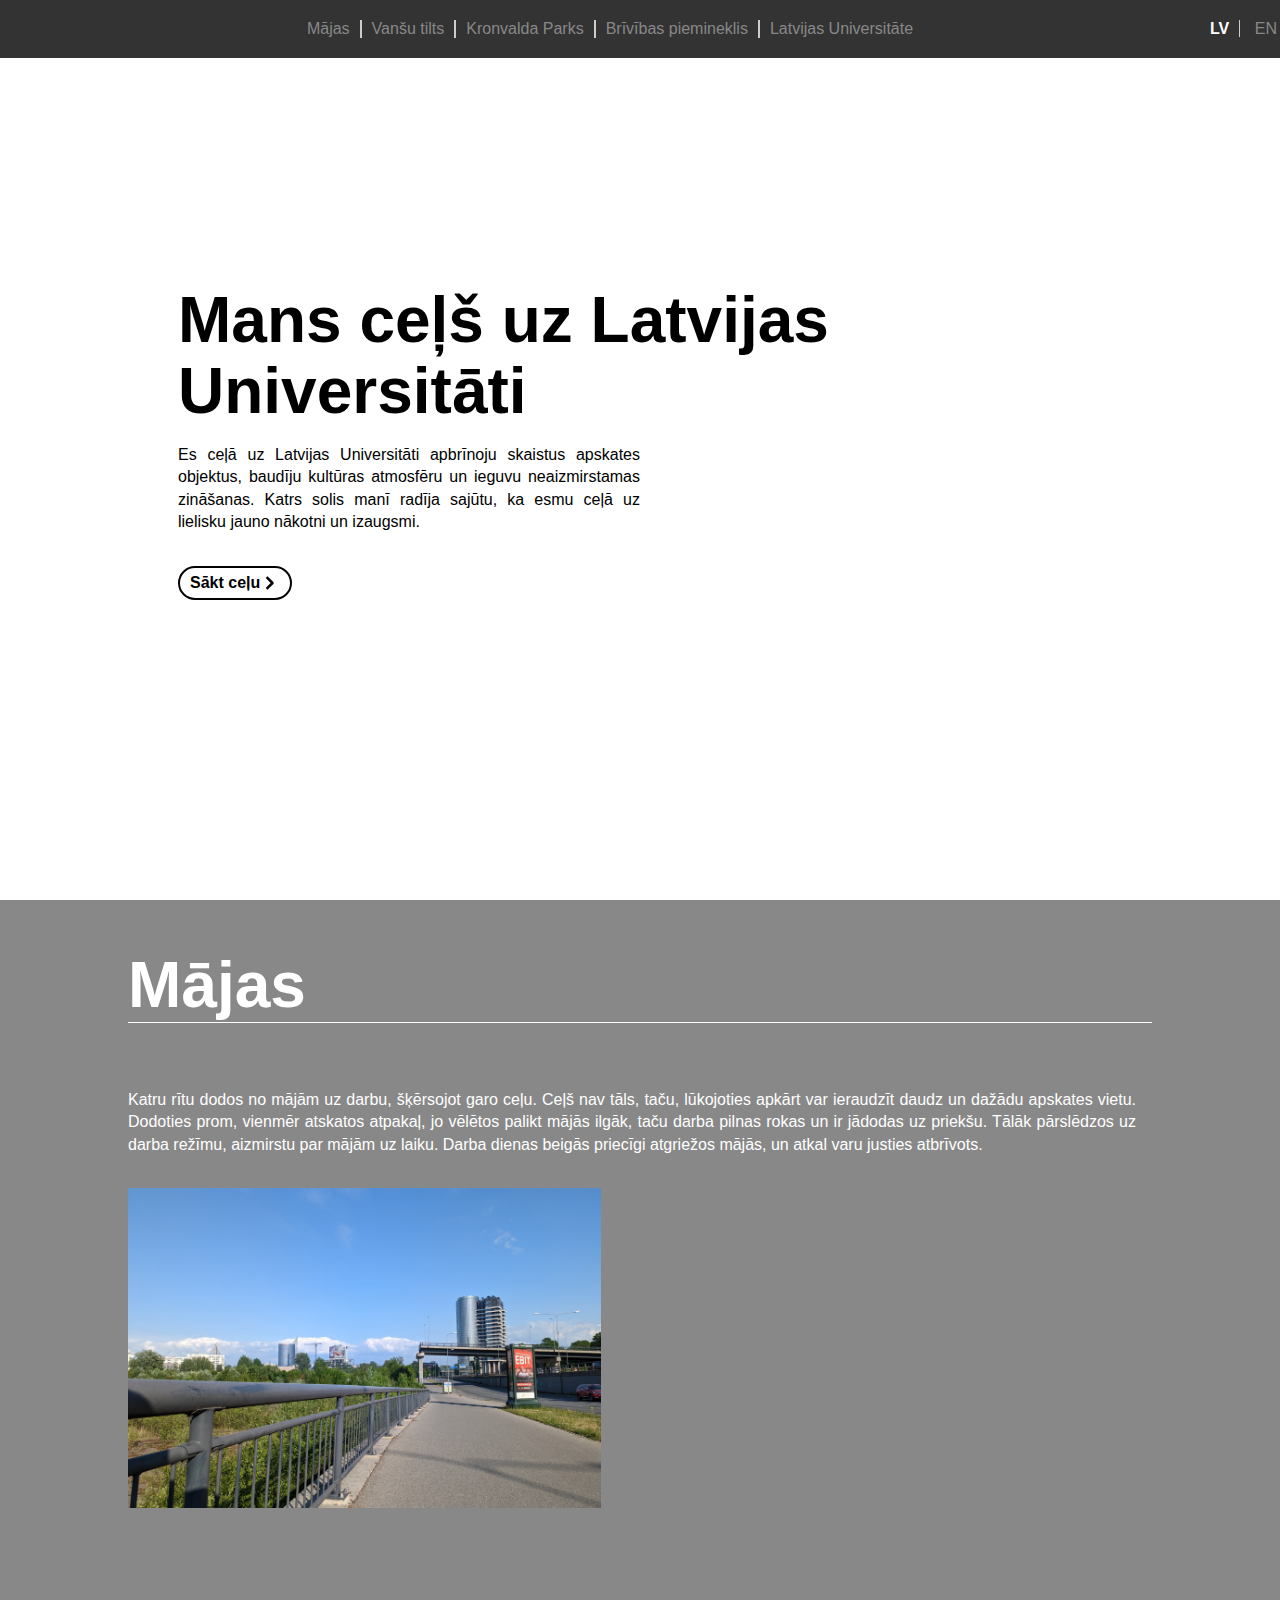
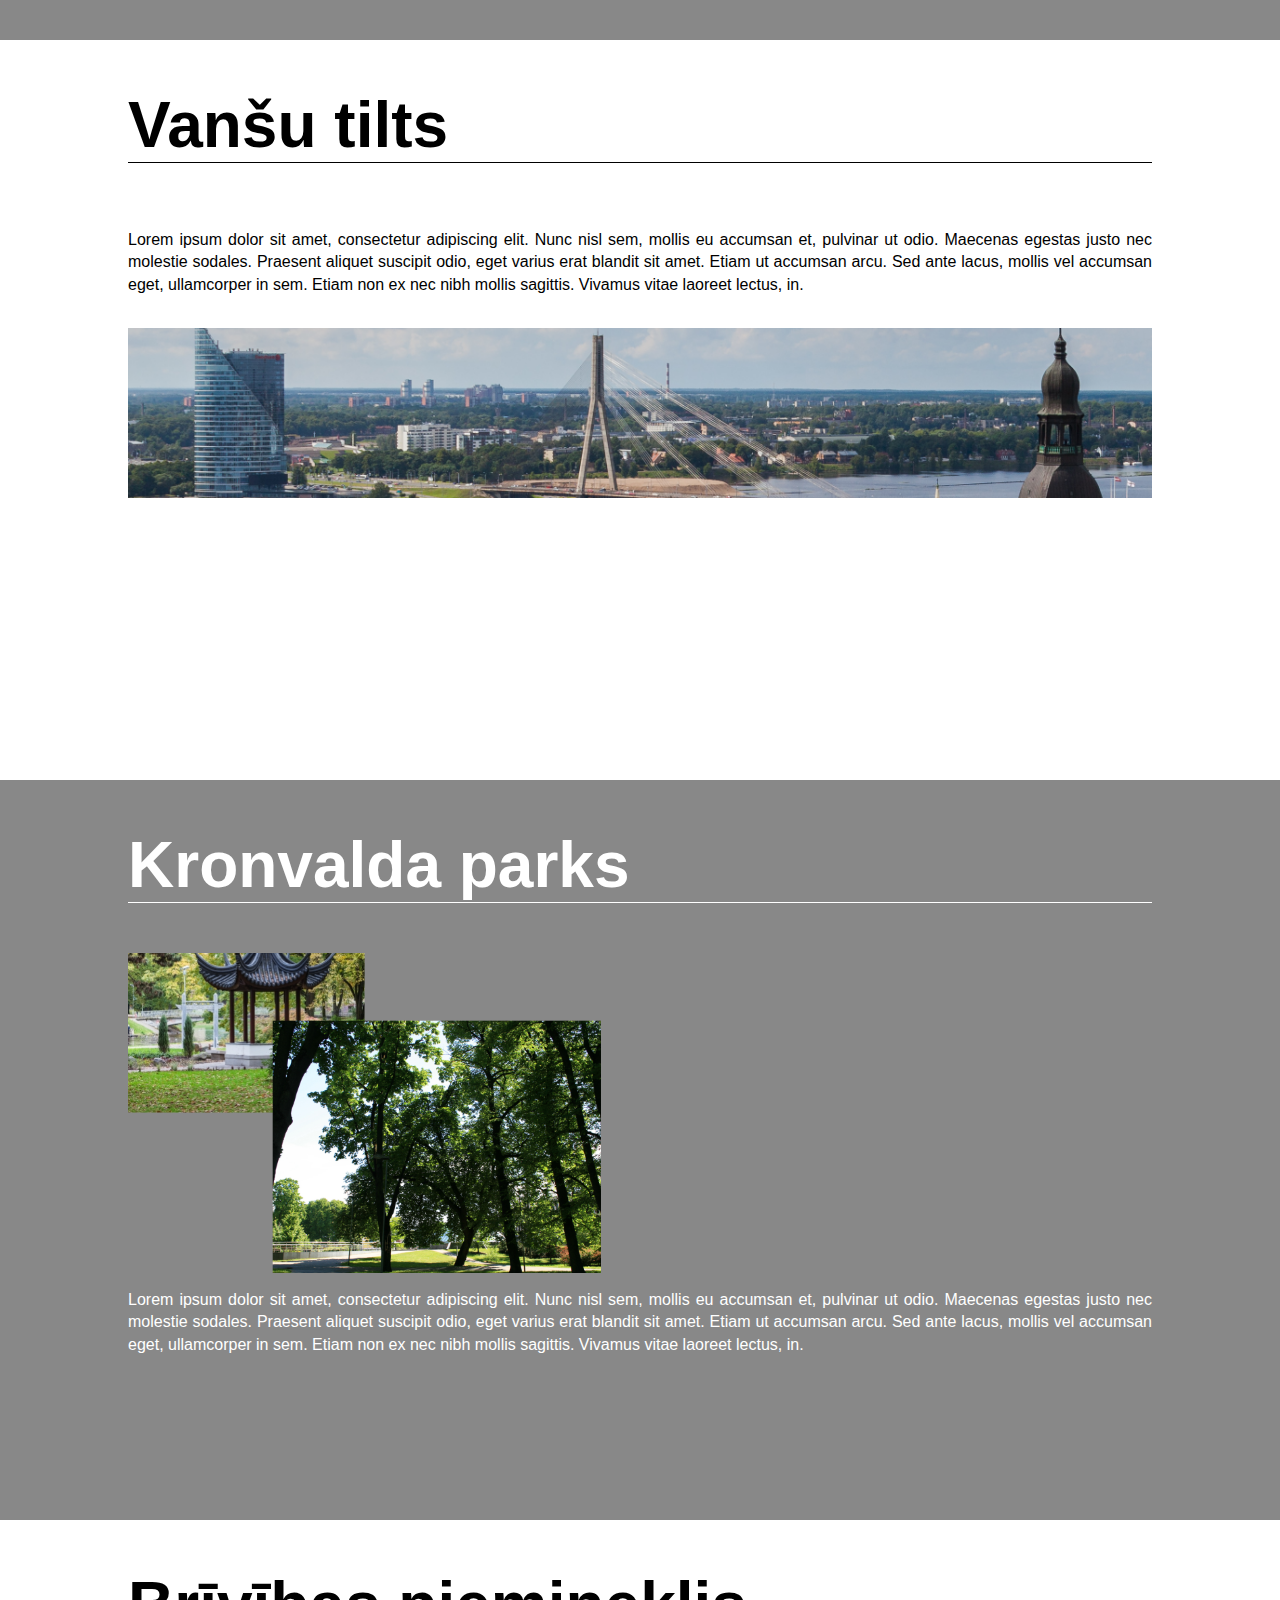
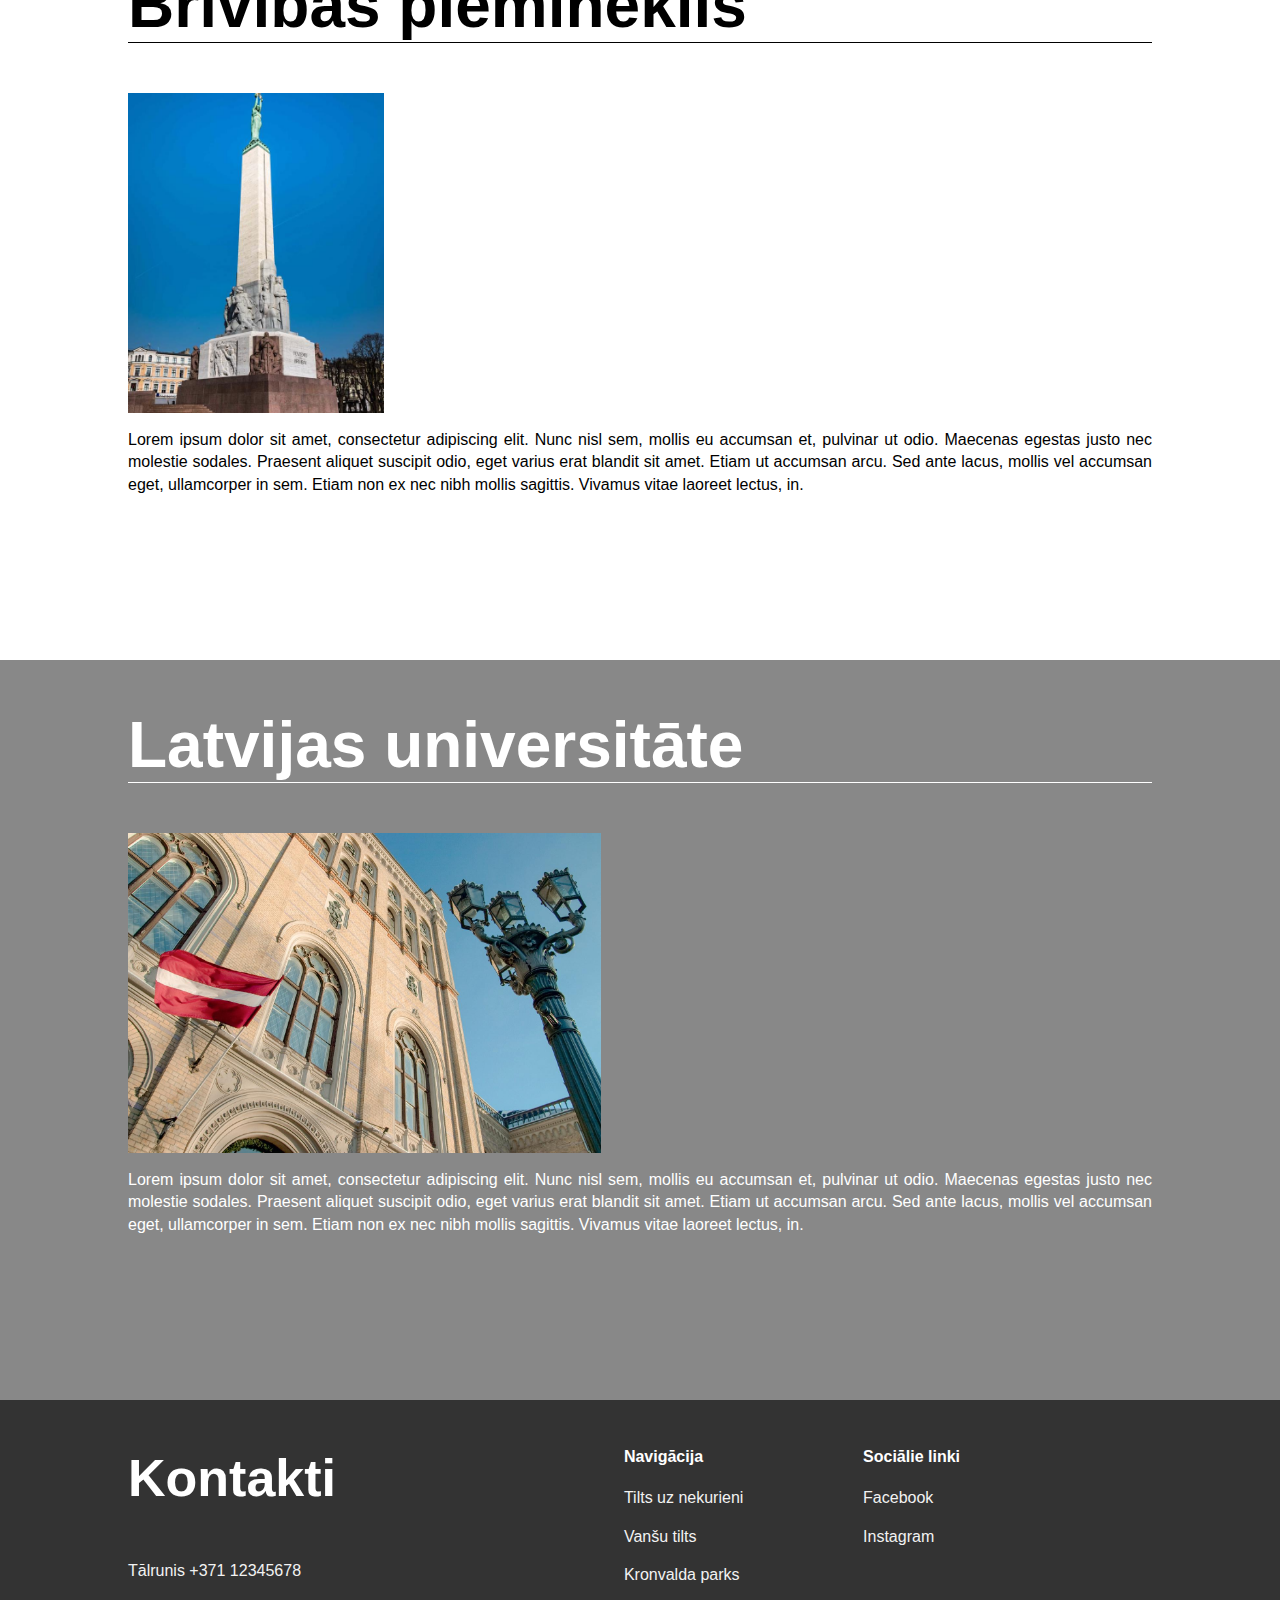
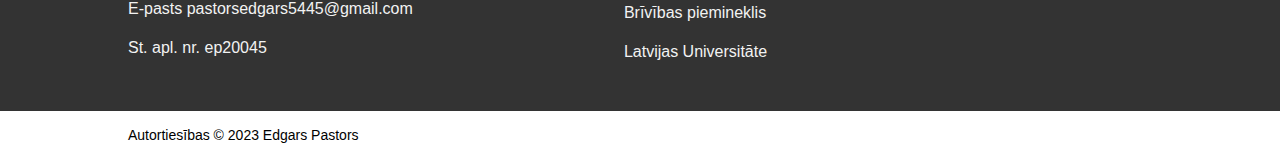
==== timeklis/index.html @ 46a169d2 "renamed index" ====
<!doctype html>
<html lang="lv">
<head>
    <!-- Required meta tags -->
    <meta charset="utf-8">
    <meta name="viewport" content="width=device-width, initial-scale=1, shrink-to-fit=no">
    <link rel="stylesheet" href="assets/css/main.css">
    <link rel="stylesheet" href="assets/css/mobile.css">
    <link rel="stylesheet" href="assets/css/tablet.css">
    <link rel="icon" type="image/x-icon" href="assets/images/favicon.png">
    <meta name="description" content="Just another page about the road to University"/>
    <script src="https://code.jquery.com/jquery-3.6.0.min.js"></script>
    <title>Home page</title>
</head>
<body>
    <div class="mobile-nav-bar">
        <div class="mobile-burger-and-language">
            <div class="hamburger opened" onclick="toggleMenu()">
                <svg width="16" height="17" viewBox="0 0 16 17" fill="none" xmlns="http://www.w3.org/2000/svg">
                    <path d="M0 8.20001H16" stroke="white" stroke-width="2"/>
                    <line y1="16" x2="16" y2="16" stroke="white" stroke-width="2"/>
                    <path d="M0 1H16" stroke="white" stroke-width="2"/>
                </svg>
            </div>
            <div class="arrow_up closed" onclick="toggleMenu()">
                <svg width="16" height="16" viewBox="0 0 16 16" fill="none" xmlns="http://www.w3.org/2000/svg">
                    <path d="M12 10L8 6L4 10" stroke="white" stroke-width="2" stroke-linecap="square" stroke-linejoin="round"/>
                </svg>
            </div>
            <div class="mobile-languages">
                <a class="mobile-language active" href="index.html">LV</a>
                <a class="mobile-language inactive" href="index-en.html">EN</a>
            </div>
        </div>

        <div class="mobile-nav-items">
            <a class="nav-item inactive" href="#nowhere">Tits uz nekurieni</a>
            <a class="nav-item inactive" href="#bridge">Vanšu tilts</a>
            <a class="nav-item inactive" href="#park">Kronvalda Parks</a>
            <a class="nav-item inactive" href="#statue">Brīvības piemineklis</a>
            <a class="nav-item inactive" href="#university">Latvijas Universitāte</a>
        </div>
    </div>

    <div class="nav-bar">
        <div class="nav-items">
            <a class="nav-item inactive" href="#nowhere">Mājas</a>
            <a class="nav-item inactive" href="#bridge">Vanšu tilts</a>
            <a class="nav-item inactive" href="#park">Kronvalda Parks</a>
            <a class="nav-item inactive" href="#statue">Brīvības piemineklis</a>
            <a class="nav-item inactive" href="#university">Latvijas Universitāte</a>
        </div>
        <div class="languages">
            <a class="language active" href="index.html">LV</a>
            <a class="language inactive" href="index-en.html">EN</a>
        </div>
    </div>

    <section class="main-content" id="start">
        <div class="hero-block">
            <div class="hero-message">
                <div class="heading">Mans ceļš uz Latvijas Universitāti</div>
                <div class="regular-text max-w-50">Es ceļā uz Latvijas Universitāti apbrīnoju skaistus apskates objektus, baudīju kultūras atmosfēru un ieguvu neaizmirstamas zināšanas. Katrs solis manī radīja sajūtu, ka esmu ceļā uz lielisku jauno nākotni un izaugsmi.</div>
                <a href="#nowhere">
                    <div class="btn-primary">
                        Sākt ceļu
                        <svg width="20" height="20" viewBox="0 0 16 16" fill="none" xmlns="http://www.w3.org/2000/svg">
                            <path d="M6 12L10 8L6 4" stroke="#030303" stroke-width="2" stroke-linecap="square" stroke-linejoin="round"/>
                        </svg>
                    </div>
                </a>
            </div>
        </div>

        <div class="section animated" id="nowhere">
            <div class="heading title">Mājas</div>
            <div class="content">
                <div class="text regular-text mr-1">Katru rītu dodos no mājām uz darbu, šķērsojot garo ceļu. Ceļš nav tāls, taču, lūkojoties apkārt var ieraudzīt daudz un dažādu apskates vietu. Dodoties prom, vienmēr atskatos atpakaļ, jo vēlētos palikt mājās ilgāk, taču darba pilnas rokas un ir jādodas uz priekšu.  Tālāk pārslēdzos uz darba režīmu, aizmirstu par mājām uz laiku. Darba dienas beigās priecīgi atgriežos mājās, un atkal varu justies atbrīvots.</div>
                <div class="image">
                    <img src="assets/images/nowhere.jpg"/>
                </div>
            </div>
        </div>
        <div class="section animated" id="bridge">
            <div class="heading title">Vanšu tilts</div>
            <div class="bridge">
                <div class="text regular-text">Lorem ipsum dolor sit amet, consectetur adipiscing elit. Nunc nisl sem, mollis eu accumsan et, pulvinar ut odio. Maecenas egestas justo nec molestie sodales. Praesent aliquet suscipit odio, eget varius erat blandit sit amet. Etiam ut accumsan arcu. Sed ante lacus, mollis vel accumsan eget, ullamcorper in sem. Etiam non ex nec nibh mollis sagittis. Vivamus vitae laoreet lectus, in.</div>
                <div class="bridge-image zoom">
                    <img src="assets/images/vansu_bridge.jpg" alt="Vanšu tilts" />
                </div>
            </div>
        </div>
        <div class="section animated" id="park">
            <div class="heading title">Kronvalda parks</div>
            <div class="content rev">
                <div class="image">
                    <img src="assets/images/park.png"/>
                </div>
                <div class="text regular-text">Lorem ipsum dolor sit amet, consectetur adipiscing elit. Nunc nisl sem, mollis eu accumsan et, pulvinar ut odio. Maecenas egestas justo nec molestie sodales. Praesent aliquet suscipit odio, eget varius erat blandit sit amet. Etiam ut accumsan arcu. Sed ante lacus, mollis vel accumsan eget, ullamcorper in sem. Etiam non ex nec nibh mollis sagittis. Vivamus vitae laoreet lectus, in.</div>
            </div>
        </div>

        <div class="section animated" id="statue">
            <div class="heading title">Brīvības piemineklis</div>
            <div class="content">
                <div class="image half-size">
                    <img src="assets/images/monument.png"/>
                </div>
                <div class="text regular-text">Lorem ipsum dolor sit amet, consectetur adipiscing elit. Nunc nisl sem, mollis eu accumsan et, pulvinar ut odio. Maecenas egestas justo nec molestie sodales. Praesent aliquet suscipit odio, eget varius erat blandit sit amet. Etiam ut accumsan arcu. Sed ante lacus, mollis vel accumsan eget, ullamcorper in sem. Etiam non ex nec nibh mollis sagittis. Vivamus vitae laoreet lectus, in.</div>
            </div>
        </div>
        <div class="section animated" id="university">
            <div class="heading title">Latvijas universitāte</div>
            <div class="content">
                <div class="image">
                    <img src="assets/images/university.png"/>
                </div>
                <div class="text regular-text">Lorem ipsum dolor sit amet, consectetur adipiscing elit. Nunc nisl sem, mollis eu accumsan et, pulvinar ut odio. Maecenas egestas justo nec molestie sodales. Praesent aliquet suscipit odio, eget varius erat blandit sit amet. Etiam ut accumsan arcu. Sed ante lacus, mollis vel accumsan eget, ullamcorper in sem. Etiam non ex nec nibh mollis sagittis. Vivamus vitae laoreet lectus, in.</div>
            </div>
        </div>
    </section>
    <footer>
        <div class="footer">
            <div class="left-side">
                <h3>Kontakti</h3>
                <p>Tālrunis <a href="tel:+371 12345678'">+371 12345678</a></p>
                <p>E-pasts <a href="mailto:pastorsedgars5445@gmail.com">pastorsedgars5445@gmail.com</a></p>
                <p>St. apl. nr. ep20045</p>
            </div>
            <div class="right-side">
                <div class="footer-navigation">
                    <h4>Navigācija</h4>
                    <a href="#nowhere">Tilts uz nekurieni</a>
                    <a href="#bridge">Vanšu tilts</a>
                    <a href="#park">Kronvalda parks</a>
                    <a href="#statue">Brīvības piemineklis</a>
                    <a href="#university">Latvijas Universitāte</a>
                </div>
                <div class="footer-socials">
                    <h4>Sociālie linki</h4>
                    <a href="https://www.facebook.com" target="_blank">Facebook</a>
                    <a href="https://www.instagram.com" target="_blank">Instagram</a>
                </div>
            </div>
        </div>
    </footer>
    <div class="copyright">
        Autortiesības © 2023 Edgars Pastors
    </div>
    <script src="assets/js/main.js" defer></script>
</body>
</html>
---- timeklis/assets/css/main.css ----
/** GLOBAL SETTINGS **/
@font-face {
    font-family: 'Roboto';
    src: url('Roboto-Regular.ttf') format('truetype');
    /* add other font styles as needed */
}
::-webkit-scrollbar-track
{
    -webkit-box-shadow: inset 0 0 6px rgba(0,0,0,0.3);
    border-radius: 10px;
    background-color: #F5F5F5;
}

::-webkit-scrollbar
{
    width: 12px;
    background-color: #F5F5F5;
}

::-webkit-scrollbar-thumb
{
    border-radius: 10px;
    -webkit-box-shadow: inset 0 0 6px rgba(0,0,0,.3);
    background-color: #555;
}

html {
    scroll-behavior: smooth;
}

body, html {
    font-family: 'Roboto', sans-serif;
    margin: 0;
    overflow-x: hidden;
}

:root {
    --color-dark-gray: #333333;
    --color-gray: #888888;
    --color-black: #030303;
    --color-light-gray: #F2F2F2;
    --color-white: #FFFFFF;
    --color-bg-white-transparent: rgba(255,255,255,0.9);

    --global-margin-x: 3.125rem 10%;

    --padding-vertical: 3.125rem 0;
    --padding-horizontal: 0 0.625rem;
    --padding-both: 1.25rem 1.25rem;
    --padding-main: 3.125rem;
    --padding-both-mobile: 1.875rem 4.375rem;
    --padding-main-mobile: 2rem 1.25rem;
    --text-bold: 900;
    --text-light: 200;
}

a {
    text-decoration: none;
    color: inherit;
}


.regular-text {
    line-height: 140%;
    font-size: 1rem;
    margin-bottom: 1rem;
    text-align: justify;
    padding: 1rem 0;
}

.heading {
    line-height: 112%;
    font-size: 4rem;
    font-weight: bold;
}

.btn-primary {
    display: flex;
    align-items: center;
    justify-content: space-between;
    width: fit-content;
    padding: 0.313rem 0.625rem;
    border: 0.125rem solid var(--color-black);
    border-radius: 3.125rem;
    font-weight: var(--text-bold);
    margin-bottom: 1rem;
}

.btn-primary:hover {
    background-color: var(--color-gray);
    color: white;
}

.max-w-50 {
    max-width: 50%;
}

@media only screen and (max-width: 1528px){
    .content .text {
        width: 100% !important;
    }
}

@keyframes scrollAnimation {
    0% {
        opacity: 0;
        transform: translateY(1.25rem);
    }
    100% {
        opacity: 1;
        transform: translateY(0);
    }
}



/** **/

@media only screen and (min-width: 1024px) {
    .mobile-nav-bar {
        display: none;
    }

    .mr-1 {
        margin-right: 1rem;
    }

    .hamburger {
        display: none;
    }
    .arrow_up {
        display: none;
    }
    /* NAV BAR */
    .nav-bar {
        position: fixed;
        width: 100%;
        color: var(--color-white);
        padding: var(--padding-both);
        display: flex;
        justify-content: space-between; /* Distribute items evenly along the main axis */
        align-items: center; /* Center items vertically */
        background: var(--color-dark-gray);
        z-index: 1000;
    }

    .nav-items {
        display: flex;
        justify-content: center; /* Center items horizontally */
        width: 100%; /* Set the width to 100% */
        text-align: center; /* Center the child elements */
    }

    .languages {
        margin-left: auto; /* Push languages to the right */
        min-width: 6.25rem;
    }
    .language {
        padding: var(--padding-horizontal);
        border-right: 0.063rem solid #ccc; /* Apply border to all nav-items */
    }

    .language:last-child {
        border-right: none; /* Remove border from last nav-item */
    }

    .nav-item {
        padding: var(--padding-horizontal);
        border-right: 0.125rem solid #ccc; /* Apply border to all nav-items */
    }

    .nav-item:last-child {
        border-right: none; /* Remove border from last nav-item */
    }

    .active {
        font-weight: var(--text-bold);
        pointer-events: none;
    }

    .inactive {
        font-weight: var(--text-light);
        color: var(--color-gray);
    }

    /** **/
    /** MAIN SECTIONS **/
    .hero-block {
        display: flex;
        background-image: url('hero.png');
        background-size: cover;
        height: 100vh;
        width: 100%;
        align-items: center;
    }

    .hero-message {
        display: flex;
        flex-direction: column;
        justify-content: space-between;
        padding: var(--padding-main);
        margin: var(--global-margin-x);
        height: fit-content;
        width: 100%;
        background: var(--color-bg-white-transparent);
    }

    .section {
        display: flex;
        flex-direction: column;
        align-content: center;
        padding: var(--global-margin-x);
        min-height: 40rem;
        scroll-margin-top: 2rem;
    }

    .section:nth-of-type(2n) {
        color: var(--color-white);
        background-color: var(--color-gray);
        border-color: var(--color-white);
    }

    .section .title {
        border-bottom: 0.063rem solid;
    }

    .section .content {
        display: flex;
        flex-direction: row;
        flex-wrap: wrap;
        flex-grow: initial;
        justify-content: space-between;
    }

    .content {
        margin: var(--padding-vertical);
    }

    .section .bridge {
        display: flex;
        flex-direction: column;
        flex-wrap: wrap;
    }

    .bridge {
        margin: var(--padding-vertical);
    }

    .bridge .bridge-image {
        width: 100%;
        height: 10.625rem;
        margin: 0 auto;
        overflow: hidden;
        position: relative;
    }



    img {
        transition: transform .2s, box-shadow 0.3s;
    }

    img:hover {
        box-shadow: 0 0 10px rgba(0, 0, 0, 0.3);
        transform: scale(1.1);
    }

    .bridge-image img {
        object-fit: cover;
        width: 100%;
        height: 100%;
        overflow: hidden;
    }

    .image img {
        object-fit: cover;
        width: 100%;
        height: 100%;
        overflow: hidden;
    }
    .half-size {
        width: 25% !important;
    }


    .image {
        background-repeat: no-repeat;
        background-position: center;
        background-size: cover;
        width: 29.563rem;
        object-fit: cover;
        height: 20rem;
        overflow: hidden;
        align-self: center;
    }


    .content .text {
        width: 60%;
    }

    /** **/
    /** FOOTER **/
    .footer {
        background-color: var(--color-dark-gray);
        display: flex;
        flex-direction: row;
        justify-content: space-between;
        padding: 2rem 10%;
    }

    .footer h3, h4 {
        color: var(--color-white);
        margin-top: 1rem;
    }

    .footer h3 {
        font-size: 3.25rem;
    }

    .footer a, p {
        color: var(--color-light-gray);
        font-size: 1rem;
        line-height: 140%;
        margin-bottom: 1rem;
    }

    .footer .right-side {
        display: flex;
        flex-direction: row;
        justify-content: space-between;
        margin-right: 6rem;
    }

    .footer .right-side .footer-navigation, .footer-socials {
        display: flex;
        flex-direction: column;
        margin-right: 6rem;
    }

    .copyright {
        margin-left: 10%;
        padding: 1rem 0;
        font-size: 0.875rem;
    }

    /** **/
}
---- timeklis/assets/css/mobile.css ----
/** MOBILE **/
@media only screen and (max-width: 600px) {
    .nav-bar {
        display: none;
    }

    /** NAV **/
    .mobile-nav-bar {
        align-items: center; /* Center items vertically */
        background: var(--color-dark-gray);
        color: var(--color-white);
        padding: var(--padding-both);
        position: fixed;
        width: 100%;
        z-index: 99;
    }

    .regular-text {
        line-height: 140%;
        font-size: 1rem;
        margin-bottom: 1rem;
    }

    .heading {
        line-height: 112%;
        font-size: 2.5rem;
        font-weight: 600;
    }

    .hamburger {
        transition: display 1s;
    }
    .arrow_up {
        transition: display 1s;
    }

    .hamburger:active, .arrow_up:active {
        opacity: 0.5;
    }

    .closed {
        display: none;
    }

    .opened {
        display: block;
    }

    .mobile-burger-and-language {
        display: flex;
        flex-direction: row;
        justify-content: space-between;
    }

    .mobile-languages {
        margin-left: auto; /* Push languages to the right */
        min-width: 6rem;
    }
    .mobile-language {
        padding: var(--padding-horizontal);
        border-right: 0.063rem solid #ccc; /* Apply border to all nav-items */
    }

    .mobile-language:last-child {
        border-right: none; /* Remove border from last nav-item */
    }


    .mobile-nav-items {
        display: flex;
        flex-direction: column;
        max-height: 0;
        overflow: hidden;
        transition: max-height 0.5s ease-in-out;
    }

    .opened .mobile-nav-items {
        max-height: 700px; /* Adjust the value to match the height of your content */
        /* Delay the transition effect slightly */
    }

    .mobile-nav-items a {
        padding: 0.5rem 0;
        border-bottom: var(--color-white) 1px solid;
        width: fit-content;
    }

    .mobile-nav-items a:first-child {
        margin-top: 1rem;
    }
    /** **/


    /** CONTENT **/

    .hero-block {
        display: flex;
        background-image: url('hero.png');
        background-size: cover;
        height: 100vh;
        width: 100%;
        align-items: center;
    }

    .max-w-50 {
        max-width: 100%;
    }
    .hero-message {
        display: flex;
        flex-direction: column;
        justify-content: space-between;
        padding: var(--padding-main-mobile);
        margin: 1rem 1rem;
        height: fit-content;
        width: 100%;
        background: var(--color-bg-white-transparent);
    }
    .hero-message .regular-text {
        margin-top: 1rem;
    }

    .section {
        display: flex;
        flex-direction: column;
        align-content: center;
        padding: var(--padding-main-mobile);
        scroll-margin-top: 2rem;
        overflow: hidden;
    }

    .section:nth-of-type(2n) {
        color: var(--color-white);
        background-color: var(--color-gray);
        border-color: var(--color-white);
    }

    .section .title {
        border-bottom: 0.063rem solid;
    }

    .section .content {
        display: flex;
        flex-direction: column;
        max-width: 100%;
    }

    .content {
        margin: var(--padding-vertical);
    }

    .section .content.rev {
        flex-direction: column-reverse !important;
    }

    .section .bridge {
        display: flex;
        flex-direction: column;
        flex-wrap: wrap;
    }

    .bridge {
        margin: var(--padding-vertical);
    }

    .bridge .bridge-image {
        width: 100%;
        margin: 0 auto;
        overflow: hidden;
        position: relative;
        object-fit: cover;
    }

    .bridge-image img {
        width: 100%;
        overflow: hidden;
    }

    .bridge-image {

    }

    .image {
        background-repeat: no-repeat;
        background-position: center;
        background-size: cover;
        width: 100%;
        object-fit: cover;
    }

    .image img {
        width: 100%;
    }

    .content .text {
        text-align: justify;
        text-justify: inter-word;
    }

    /** **/

    /** FOOTER **/

    .footer {
        color: var(--color-white);
        background-color: var(--color-dark-gray);
        padding: var(--padding-main-mobile);
    }

    .footer h3 {
        margin: 0;
        font-size: 2.75rem;
        line-height: 112%;
    }

    .footer p {
        font-size: 1rem;
    }

    .footer .right-side {
        display: flex;
        flex-direction: row;
        justify-content: space-between;
    }

    .footer .right-side .footer-navigation, .footer-socials {
        display: flex;
        flex-direction: column;
    }

    .footer-navigation {
        width: 55%;
    }

    .footer-socials {
        margin-right: auto;
    }

    .footer .right-side .footer-navigation a {
        padding-bottom: 1rem;
    }
    .footer .right-side .footer-socials a {
        padding-bottom: 1rem;
    }

    .copyright {
        padding: 1rem 1.25rem;
    }
    /** **/
}
/** **/
---- timeklis/assets/css/tablet.css ----
/** MOBILE **/
@media only screen and (max-width: 1024px) and (min-width: 600px) {
    .active {
        font-weight: var(--text-bold);
        pointer-events: none;
    }

    .inactive {
        font-weight: var(--text-light);
        color: var(--color-gray);
    }

    /** NAV **/
    .mobile-nav-bar {
        align-items: center; /* Center items vertically */
        background: var(--color-dark-gray);
        color: var(--color-white);
        padding: var(--padding-both);
        position: fixed;
        width: 100%;
        z-index: 99;
    }

    .regular-text {
        line-height: 140%;
        font-size: 1rem;
        margin-bottom: 1rem;
    }

    .heading {
        line-height: 112%;
        font-size: 3.125rem;
        font-weight: 600;
    }

    .hamburger {
        transition: display 1s;
    }
    .arrow_up {
        transition: display 1s;
    }

    .hamburger:active, .arrow_up:active {
        opacity: 0.5;
    }

    .closed {
        display: none;
    }

    .opened {
        display: block;
    }

    .mobile-burger-and-language {
        display: flex;
        flex-direction: row;
        justify-content: space-between;
    }

    .mobile-languages {
        margin-left: auto; /* Push languages to the right */
        min-width: 6rem;
    }
    .mobile-language {
        padding: var(--padding-horizontal);
        border-right: 0.063rem solid #ccc; /* Apply border to all nav-items */
    }

    .mobile-language:last-child {
        border-right: none; /* Remove border from last nav-item */
    }


    .mobile-nav-items {
        display: flex;
        flex-direction: column;
        max-height: 0;
        overflow: hidden;
        transition: max-height 0.5s ease-in-out;
    }

    .opened .mobile-nav-items {
        max-height: 700px; /* Adjust the value to match the height of your content */
        /* Delay the transition effect slightly */
    }

    .mobile-nav-items a {
        padding: 0.5rem 0;
        border-bottom: var(--color-white) 1px solid;
        width: fit-content;
    }

    .mobile-nav-items a:first-child {
        margin-top: 1rem;
    }
    /** **/


    /** CONTENT **/

    .hero-block {
        display: flex;
        background-image: url('hero.png');
        background-size: cover;
        height: 100vh;
        width: 100%;
        align-items: center;
    }

    .max-w-50 {
        max-width: 70%;
    }
    .hero-message {
        display: flex;
        flex-direction: column;
        justify-content: space-between;
        padding: var(--padding-main-mobile);
        margin: 1rem 1rem;
        height: fit-content;
        width: 100%;
        background: var(--color-bg-white-transparent);
    }
    .hero-message .regular-text {
        margin-top: 1rem;
    }

    .section {
        display: flex;
        flex-direction: column;
        align-content: center;
        padding: var(--padding-main-mobile);
        scroll-margin-top: 2rem;
        overflow: hidden;
    }

    .section:nth-of-type(2n) {
        color: var(--color-white);
        background-color: var(--color-gray);
        border-color: var(--color-white);
    }

    .section .title {
        border-bottom: 0.063rem solid;
    }

    .section .content {
        display: flex;
        flex-direction: column;
        max-width: 100%;
    }

    .content {
        margin: var(--padding-vertical);
    }

    .section .content.rev {
        flex-direction: column-reverse !important;
    }

    .section .bridge {
        display: flex;
        flex-direction: column;
        flex-wrap: wrap;
    }

    .bridge {
        margin: var(--padding-vertical);
    }

    .bridge .bridge-image {
        width: 100%;
        margin: 0 auto;
        overflow: hidden;
        position: relative;
        object-fit: cover;
        height: 8rem;

    }

    .bridge-image img {
        object-fit: cover;
        width: 100%;
        height: 100%;
        overflow: hidden;
    }

    .bridge-image {

    }

    .image {
        background-repeat: no-repeat;
        background-position: center;
        background-size: cover;
        width: 29.563rem;
        object-fit: cover;
        height: 20rem;
        overflow: hidden;
        align-self: center;
    }

    .image img {
        object-fit: cover;
        width: 100%;
        height: 100%;
        overflow: hidden;
    }


    .content .text {
        text-align: justify;
        text-justify: inter-word;
    }

    /** **/

    /** FOOTER **/

    .footer {
        color: var(--color-white);
        background-color: var(--color-dark-gray);
        padding: var(--padding-main-mobile);
        display: flex;
        flex-direction: row;
        flex-wrap: wrap;
    }

    .footer .left-side {
        width: 50%;
    }

    .footer h3 {
        margin: 0;
        font-size: 2.75rem;
        line-height: 112%;
    }

    .footer p {
        font-size: 1rem;
    }

    .footer .right-side {
        display: flex;
        flex-direction: row;
        justify-content: space-between;
        width: 50%;
    }

    .footer h4 {
        margin-top: 0;
    }
    .footer .right-side .footer-navigation, .footer-socials {
        display: flex;
        flex-direction: column;
    }

    .footer-navigation {
        /*width: 55%;*/
    }

    .footer-socials {
        margin-right: auto;
    }

    .footer-navigation {
        margin-right: 4rem;
    }

    .footer .right-side .footer-navigation a {
        padding-bottom: 1rem;
    }
    .footer .right-side .footer-socials a {
        padding-bottom: 1rem;
    }

    .copyright {
        padding: 1rem 1.25rem;
    }
    /** **/
}
/** **/
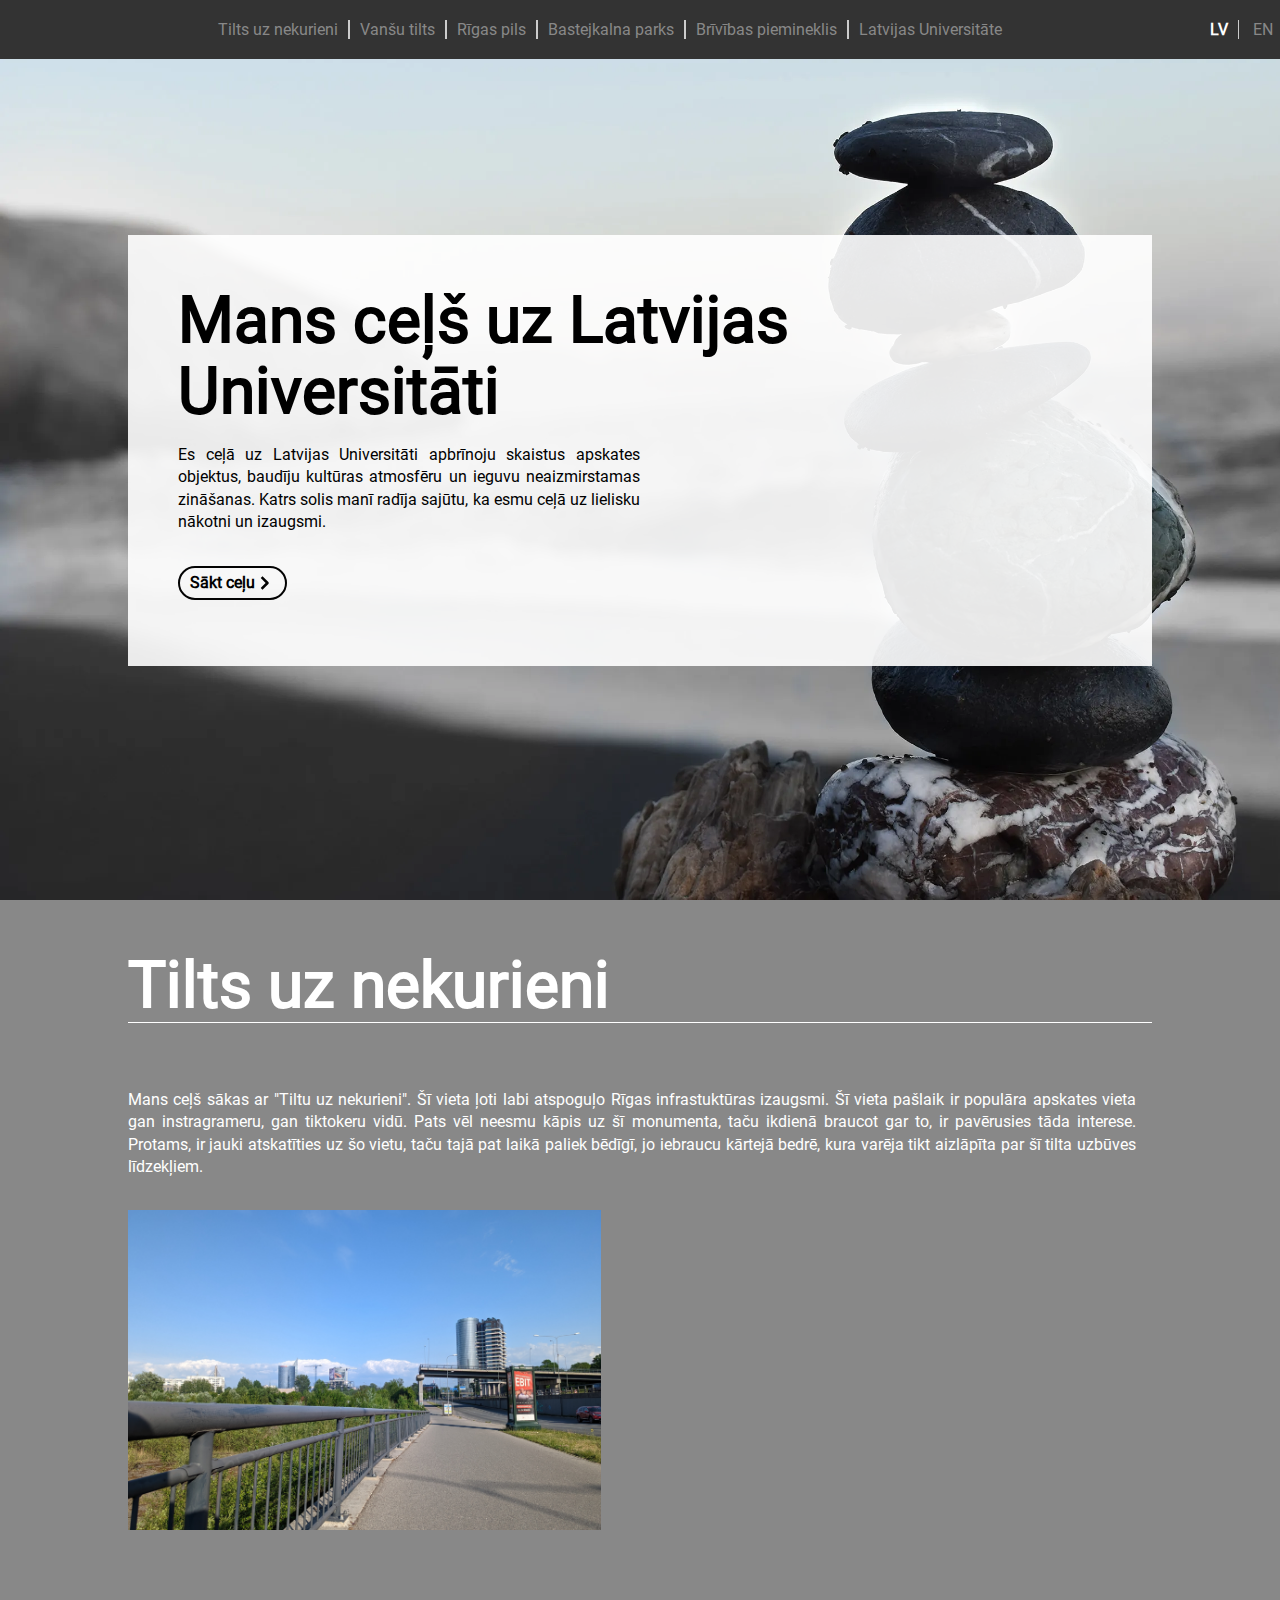
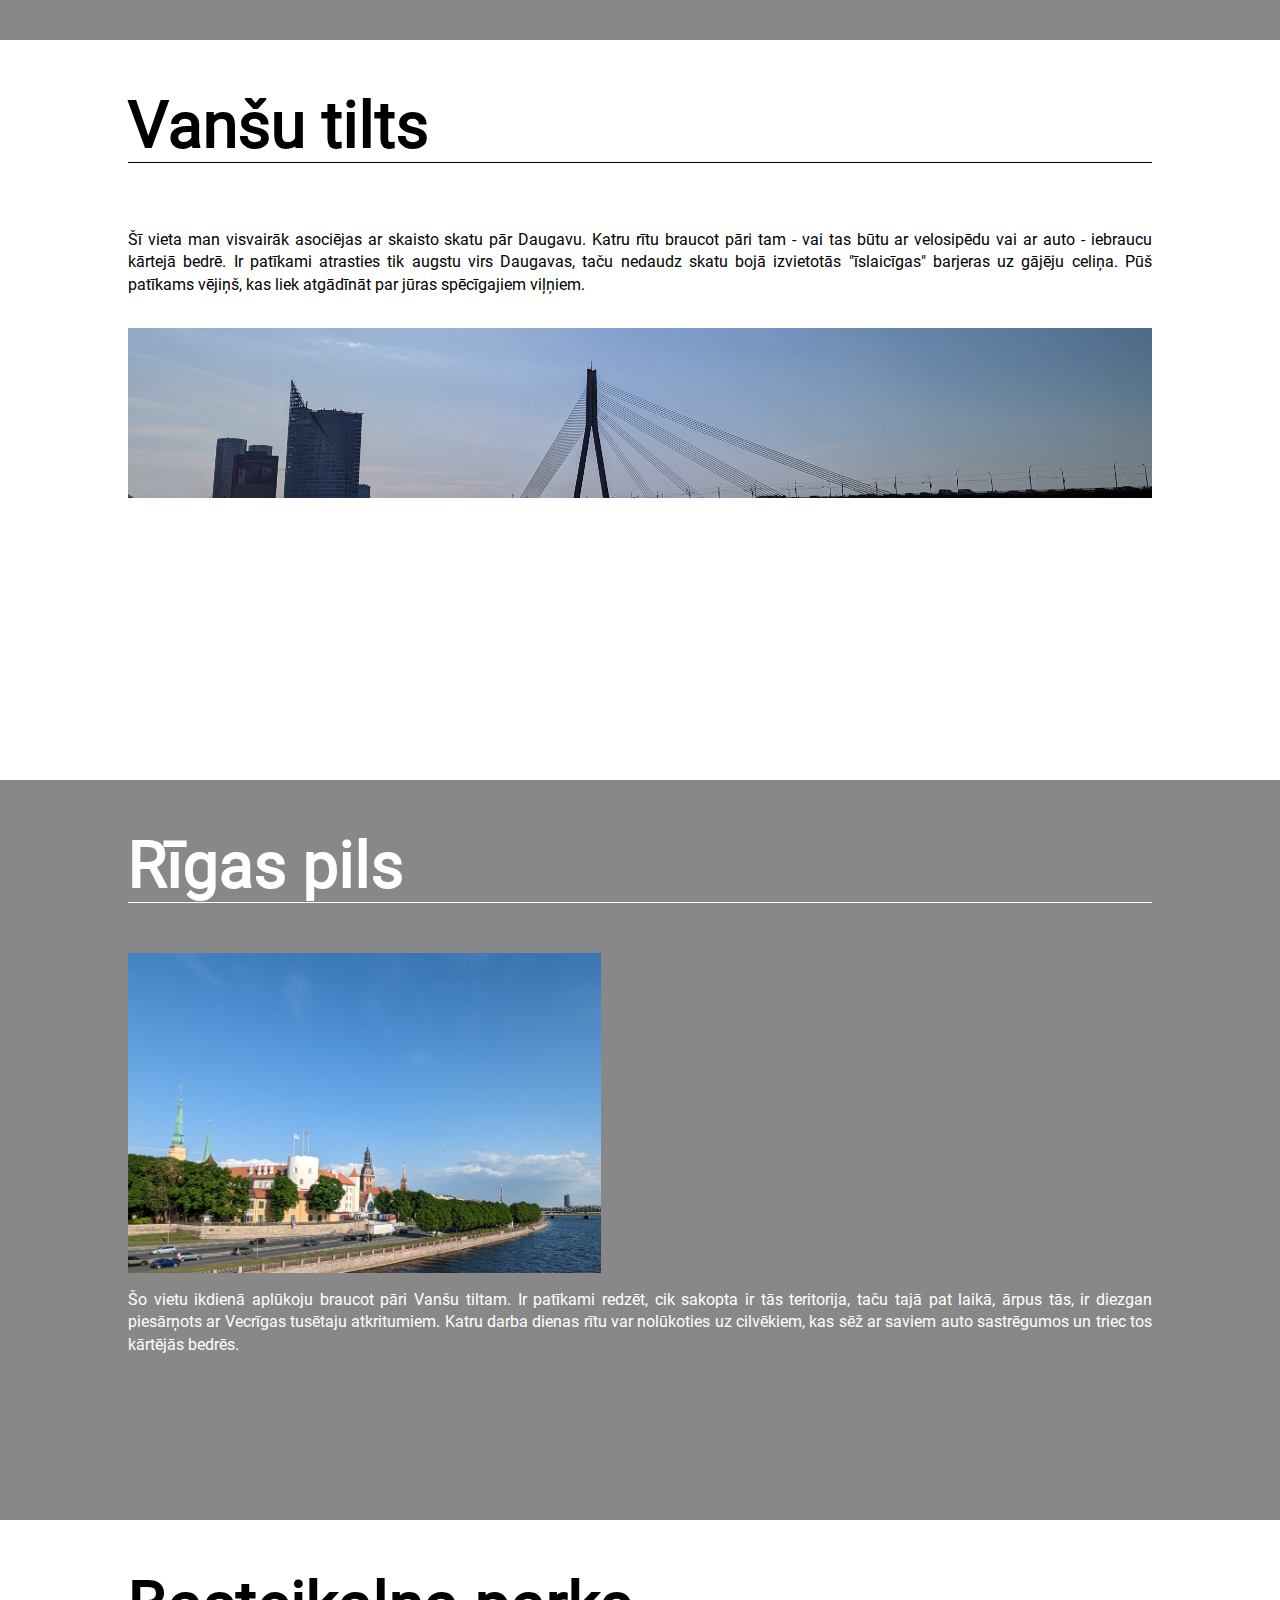
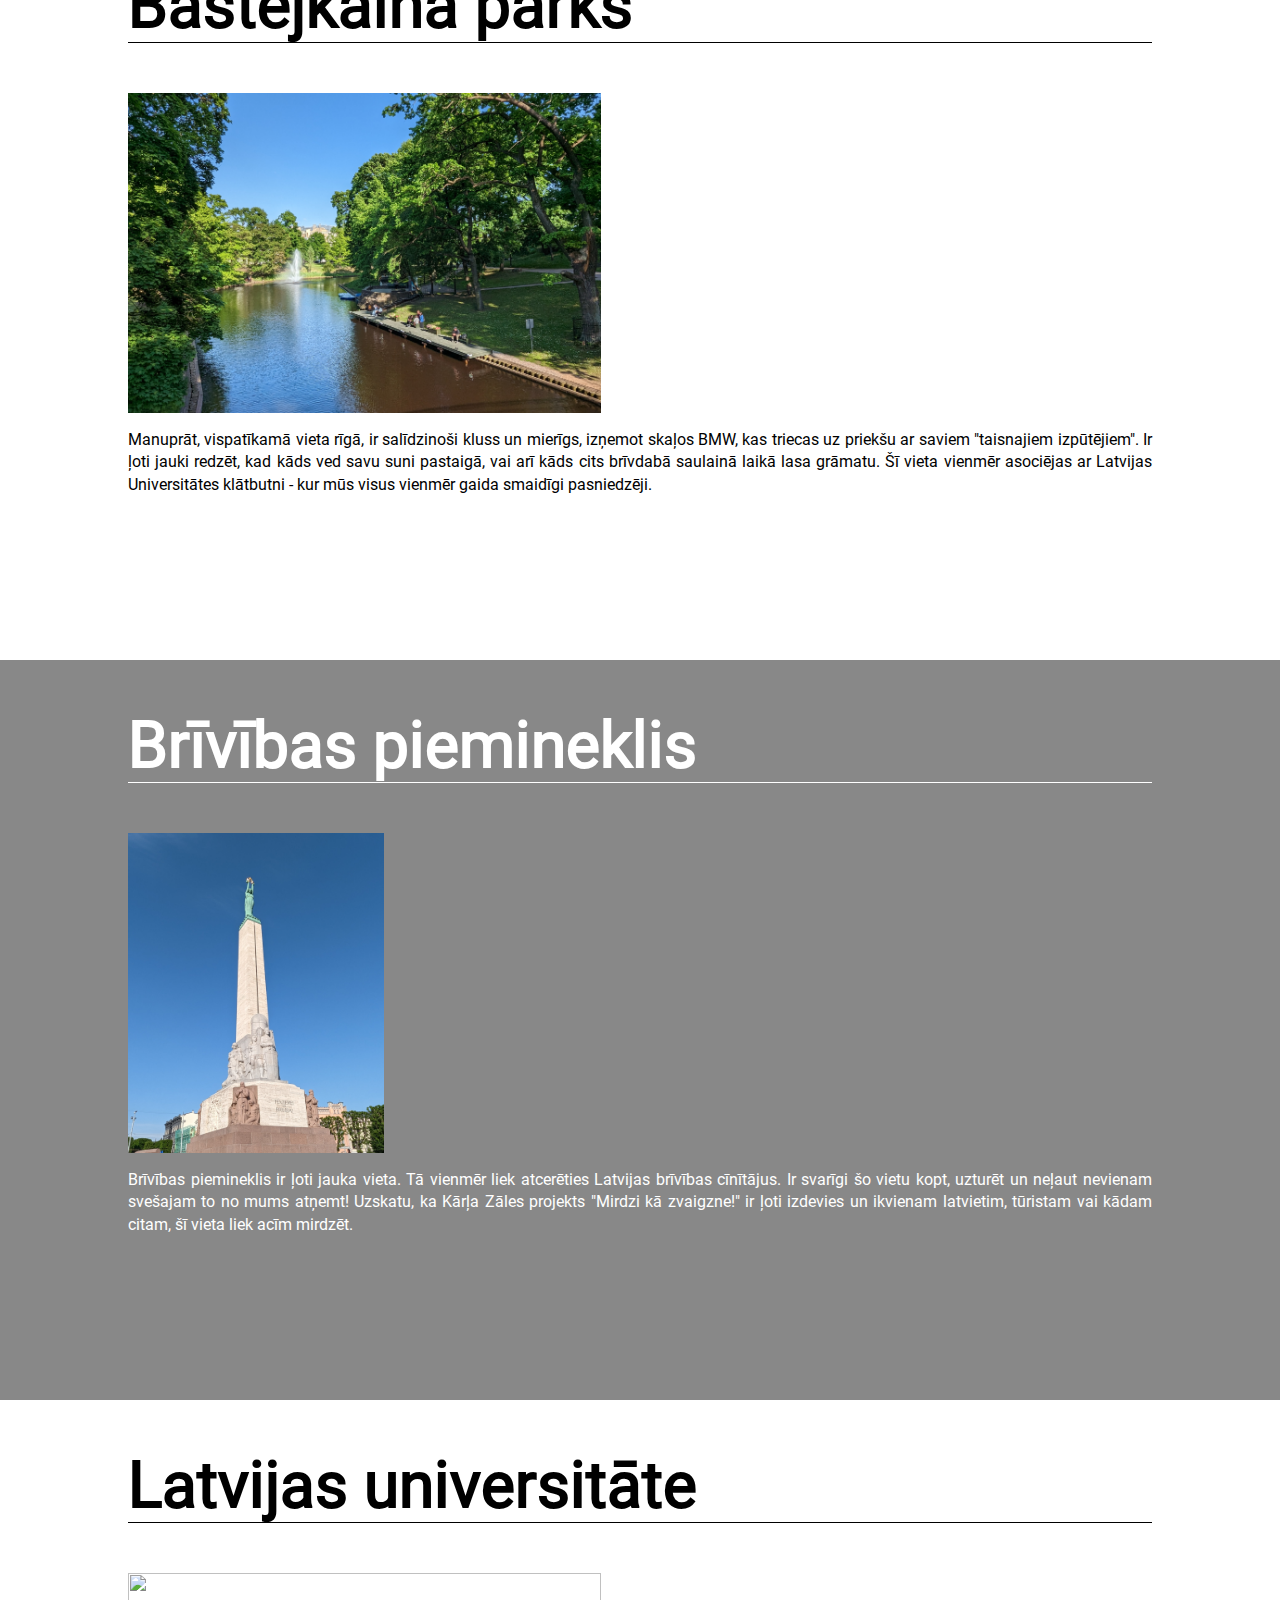
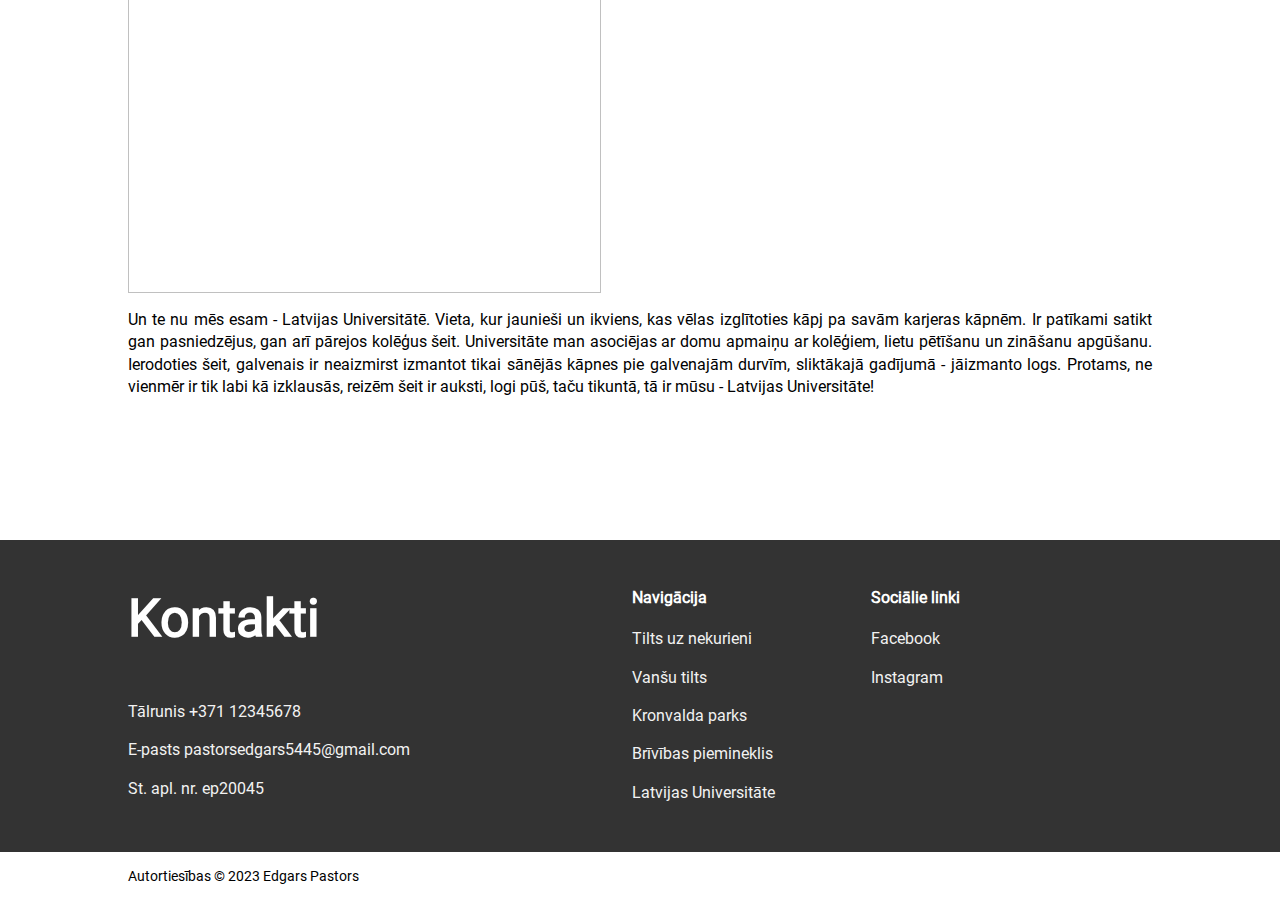
==== commit 7387d7e6: "fixed font and hero png" ====
--- a/timeklis/index.html
+++ b/timeklis/index.html
@@ -34,9 +34,10 @@
         </div>
 
         <div class="mobile-nav-items">
-            <a class="nav-item inactive" href="#nowhere">Tits uz nekurieni</a>
+            <a class="nav-item inactive" href="#nowhere">Tilts uz nekurieni</a>
             <a class="nav-item inactive" href="#bridge">Vanšu tilts</a>
-            <a class="nav-item inactive" href="#park">Kronvalda Parks</a>
+            <a class="nav-item inactive" href="#castle">Rīgas pils</a>
+            <a class="nav-item inactive" href="#park">Bastejkalna parks</a>
             <a class="nav-item inactive" href="#statue">Brīvības piemineklis</a>
             <a class="nav-item inactive" href="#university">Latvijas Universitāte</a>
         </div>
@@ -44,9 +45,10 @@
 
     <div class="nav-bar">
         <div class="nav-items">
-            <a class="nav-item inactive" href="#nowhere">Mājas</a>
+            <a class="nav-item inactive" href="#nowhere">Tilts uz nekurieni</a>
             <a class="nav-item inactive" href="#bridge">Vanšu tilts</a>
-            <a class="nav-item inactive" href="#park">Kronvalda Parks</a>
+            <a class="nav-item inactive" href="#castle">Rīgas pils</a>
+            <a class="nav-item inactive" href="#park">Bastejkalna parks</a>
             <a class="nav-item inactive" href="#statue">Brīvības piemineklis</a>
             <a class="nav-item inactive" href="#university">Latvijas Universitāte</a>
         </div>
@@ -60,7 +62,7 @@
         <div class="hero-block">
             <div class="hero-message">
                 <div class="heading">Mans ceļš uz Latvijas Universitāti</div>
-                <div class="regular-text max-w-50">Es ceļā uz Latvijas Universitāti apbrīnoju skaistus apskates objektus, baudīju kultūras atmosfēru un ieguvu neaizmirstamas zināšanas. Katrs solis manī radīja sajūtu, ka esmu ceļā uz lielisku jauno nākotni un izaugsmi.</div>
+                <div class="regular-text max-w-50">Es ceļā uz Latvijas Universitāti apbrīnoju skaistus apskates objektus, baudīju kultūras atmosfēru un ieguvu neaizmirstamas zināšanas. Katrs solis manī radīja sajūtu, ka esmu ceļā uz lielisku nākotni un izaugsmi.</div>
                 <a href="#nowhere">
                     <div class="btn-primary">
                         Sākt ceļu
@@ -73,9 +75,9 @@
         </div>
 
         <div class="section animated" id="nowhere">
-            <div class="heading title">Mājas</div>
+            <div class="heading title">Tilts uz nekurieni</div>
             <div class="content">
-                <div class="text regular-text mr-1">Katru rītu dodos no mājām uz darbu, šķērsojot garo ceļu. Ceļš nav tāls, taču, lūkojoties apkārt var ieraudzīt daudz un dažādu apskates vietu. Dodoties prom, vienmēr atskatos atpakaļ, jo vēlētos palikt mājās ilgāk, taču darba pilnas rokas un ir jādodas uz priekšu.  Tālāk pārslēdzos uz darba režīmu, aizmirstu par mājām uz laiku. Darba dienas beigās priecīgi atgriežos mājās, un atkal varu justies atbrīvots.</div>
+                <div class="text regular-text mr-1">Mans ceļš sākas ar "Tiltu uz nekurieni". Šī vieta ļoti labi atspoguļo Rīgas infrastuktūras izaugsmi. Šī vieta pašlaik ir populāra apskates vieta gan instragrameru, gan tiktokeru vidū. Pats vēl neesmu kāpis uz šī monumenta, taču ikdienā braucot gar to, ir pavērusies tāda interese. Protams, ir jauki atskatīties uz šo vietu, taču tajā pat laikā paliek bēdīgī, jo iebraucu kārtejā bedrē, kura varēja tikt aizlāpīta par šī tilta uzbūves līdzekļiem.</div>
                 <div class="image">
                     <img src="assets/images/nowhere.jpg"/>
                 </div>
@@ -84,19 +86,28 @@
         <div class="section animated" id="bridge">
             <div class="heading title">Vanšu tilts</div>
             <div class="bridge">
-                <div class="text regular-text">Lorem ipsum dolor sit amet, consectetur adipiscing elit. Nunc nisl sem, mollis eu accumsan et, pulvinar ut odio. Maecenas egestas justo nec molestie sodales. Praesent aliquet suscipit odio, eget varius erat blandit sit amet. Etiam ut accumsan arcu. Sed ante lacus, mollis vel accumsan eget, ullamcorper in sem. Etiam non ex nec nibh mollis sagittis. Vivamus vitae laoreet lectus, in.</div>
+                <div class="text regular-text">Šī vieta man visvairāk asociējas ar skaisto skatu pār Daugavu. Katru rītu braucot pāri tam - vai tas būtu ar velosipēdu vai ar auto - iebraucu kārtejā bedrē. Ir patīkami atrasties tik augstu virs Daugavas, taču nedaudz skatu bojā izvietotās "īslaicīgas" barjeras uz gājēju celiņa. Pūš patīkams vējiņš, kas liek atgādīnāt par jūras spēcīgajiem viļņiem.</div>
                 <div class="bridge-image zoom">
                     <img src="assets/images/vansu_bridge.jpg" alt="Vanšu tilts" />
                 </div>
             </div>
         </div>
-        <div class="section animated" id="park">
-            <div class="heading title">Kronvalda parks</div>
+        <div class="section animated" id="castle">
+            <div class="heading title">Rīgas pils</div>
             <div class="content rev">
                 <div class="image">
-                    <img src="assets/images/park.png"/>
+                    <img src="assets/images/castle.jpg"/>
                 </div>
-                <div class="text regular-text">Lorem ipsum dolor sit amet, consectetur adipiscing elit. Nunc nisl sem, mollis eu accumsan et, pulvinar ut odio. Maecenas egestas justo nec molestie sodales. Praesent aliquet suscipit odio, eget varius erat blandit sit amet. Etiam ut accumsan arcu. Sed ante lacus, mollis vel accumsan eget, ullamcorper in sem. Etiam non ex nec nibh mollis sagittis. Vivamus vitae laoreet lectus, in.</div>
+                <div class="text regular-text">Šo vietu ikdienā aplūkoju braucot pāri Vanšu tiltam. Ir patīkami redzēt, cik sakopta ir tās teritorija, taču tajā pat laikā, ārpus tās, ir diezgan piesārņots ar Vecrīgas tusētaju atkritumiem. Katru darba dienas rītu var nolūkoties uz cilvēkiem, kas sēž ar saviem auto sastrēgumos un triec tos kārtējās bedrēs.</div>
+            </div>
+        </div>
+        <div class="section animated" id="park">
+            <div class="heading title">Bastejkalna parks</div>
+            <div class="content">
+                <div class="image">
+                    <img src="assets/images/bastejkalns.jpg"/>
+                </div>
+                <div class="text regular-text">Manuprāt, vispatīkamā vieta rīgā, ir salīdzinoši kluss un mierīgs, izņemot skaļos BMW, kas triecas uz priekšu ar saviem "taisnajiem izpūtējiem". Ir ļoti jauki redzēt, kad kāds ved savu suni pastaigā, vai arī kāds cits brīvdabā saulainā laikā lasa grāmatu. Šī vieta vienmēr asociējas ar Latvijas Universitātes klātbutni - kur mūs visus vienmēr gaida smaidīgi pasniedzēji.</div>
             </div>
         </div>
 
@@ -104,18 +115,18 @@
             <div class="heading title">Brīvības piemineklis</div>
             <div class="content">
                 <div class="image half-size">
-                    <img src="assets/images/monument.png"/>
+                    <img src="assets/images/monument.jpg"/>
                 </div>
-                <div class="text regular-text">Lorem ipsum dolor sit amet, consectetur adipiscing elit. Nunc nisl sem, mollis eu accumsan et, pulvinar ut odio. Maecenas egestas justo nec molestie sodales. Praesent aliquet suscipit odio, eget varius erat blandit sit amet. Etiam ut accumsan arcu. Sed ante lacus, mollis vel accumsan eget, ullamcorper in sem. Etiam non ex nec nibh mollis sagittis. Vivamus vitae laoreet lectus, in.</div>
+                <div class="text regular-text">Brīvības piemineklis ir ļoti jauka vieta. Tā vienmēr liek atcerēties Latvijas brīvības cīnītājus. Ir svarīgi šo vietu kopt, uzturēt un neļaut nevienam svešajam to no mums atņemt! Uzskatu, ka Kārļa Zāles projekts "Mirdzi kā zvaigzne!" ir ļoti izdevies un ikvienam latvietim, tūristam vai kādam citam, šī vieta liek acīm mirdzēt.</div>
             </div>
         </div>
         <div class="section animated" id="university">
             <div class="heading title">Latvijas universitāte</div>
             <div class="content">
                 <div class="image">
-                    <img src="assets/images/university.png"/>
+                    <img src="assets/images/university.jpg"/>
                 </div>
-                <div class="text regular-text">Lorem ipsum dolor sit amet, consectetur adipiscing elit. Nunc nisl sem, mollis eu accumsan et, pulvinar ut odio. Maecenas egestas justo nec molestie sodales. Praesent aliquet suscipit odio, eget varius erat blandit sit amet. Etiam ut accumsan arcu. Sed ante lacus, mollis vel accumsan eget, ullamcorper in sem. Etiam non ex nec nibh mollis sagittis. Vivamus vitae laoreet lectus, in.</div>
+                <div class="text regular-text">Un te nu mēs esam - Latvijas Universitātē. Vieta, kur jaunieši un ikviens, kas vēlas izglītoties kāpj pa savām karjeras kāpnēm. Ir patīkami satikt gan pasniedzējus, gan arī pārejos kolēģus šeit. Universitāte man asociējas ar domu apmaiņu ar kolēģiem, lietu pētīšanu un zināšanu apgūšanu. Ierodoties šeit, galvenais ir neaizmirst izmantot tikai sānējās kāpnes pie galvenajām durvīm, sliktākajā gadījumā - jāizmanto logs. Protams, ne vienmēr ir tik labi kā izklausās, reizēm šeit ir auksti, logi pūš, taču tikuntā, tā ir mūsu - Latvijas Universitāte! </div>
             </div>
         </div>
     </section>
--- a/timeklis/assets/css/main.css
+++ b/timeklis/assets/css/main.css
@@ -1,7 +1,7 @@
 /** GLOBAL SETTINGS **/
 @font-face {
     font-family: 'Roboto';
-    src: url('Roboto-Regular.ttf') format('truetype');
+    src: url('../fonts/roboto/Roboto-Regular.ttf') format('truetype');
     /* add other font styles as needed */
 }
 ::-webkit-scrollbar-track
@@ -187,7 +187,7 @@
     /** MAIN SECTIONS **/
     .hero-block {
         display: flex;
-        background-image: url('hero.png');
+        background-image: url('../images/hero.png');
         background-size: cover;
         height: 100vh;
         width: 100%;
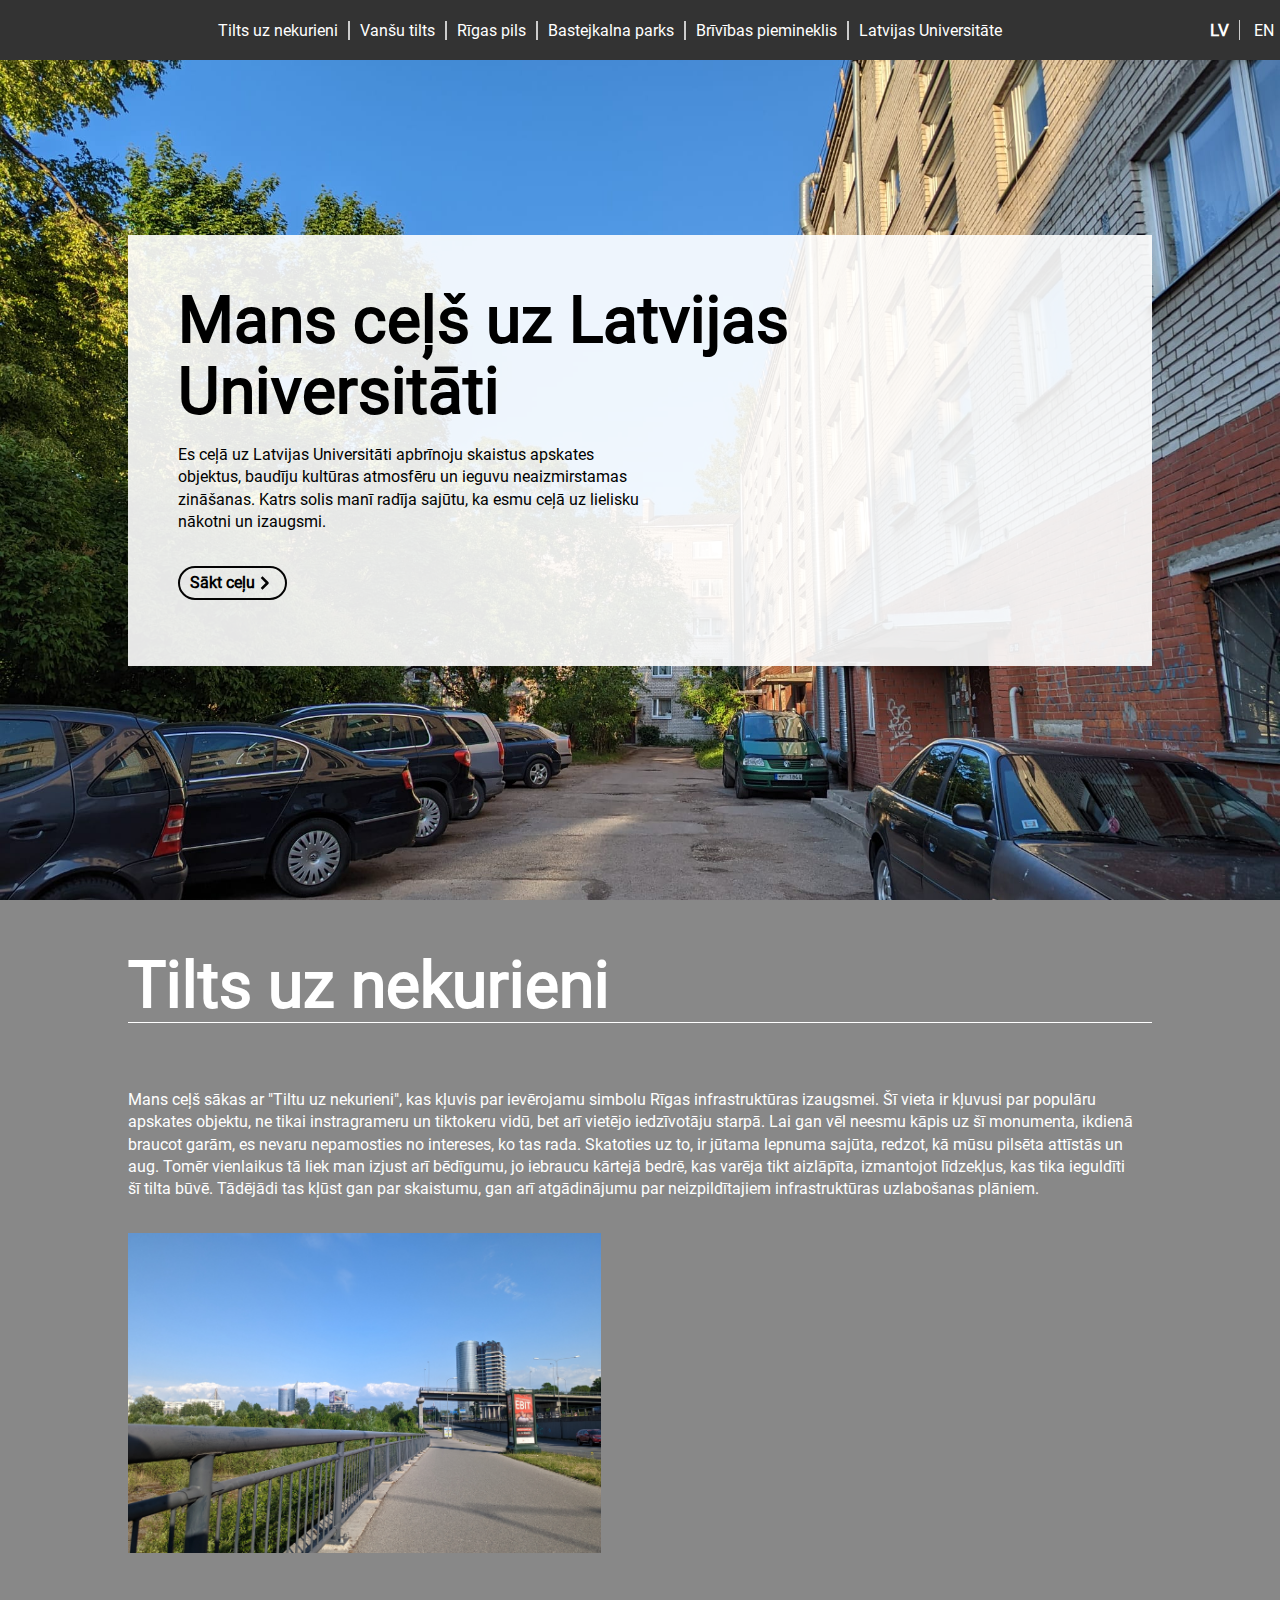
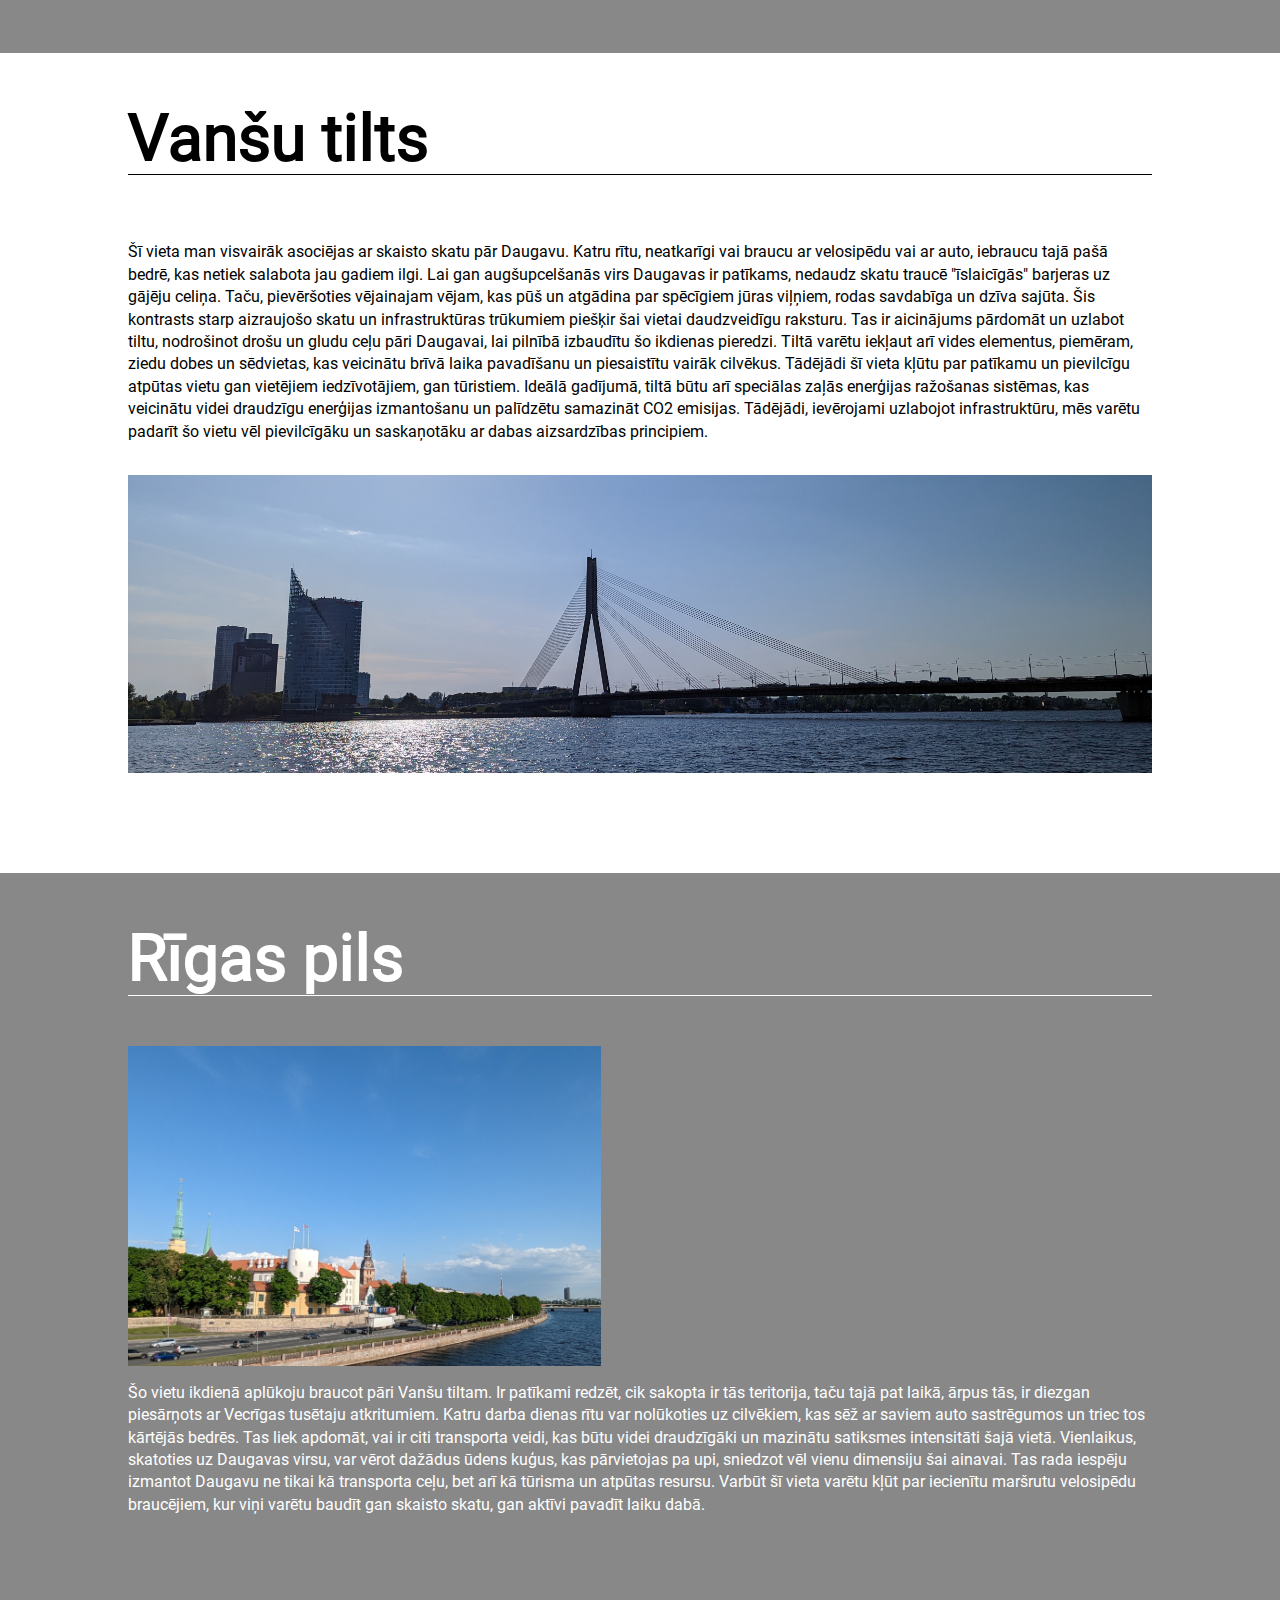
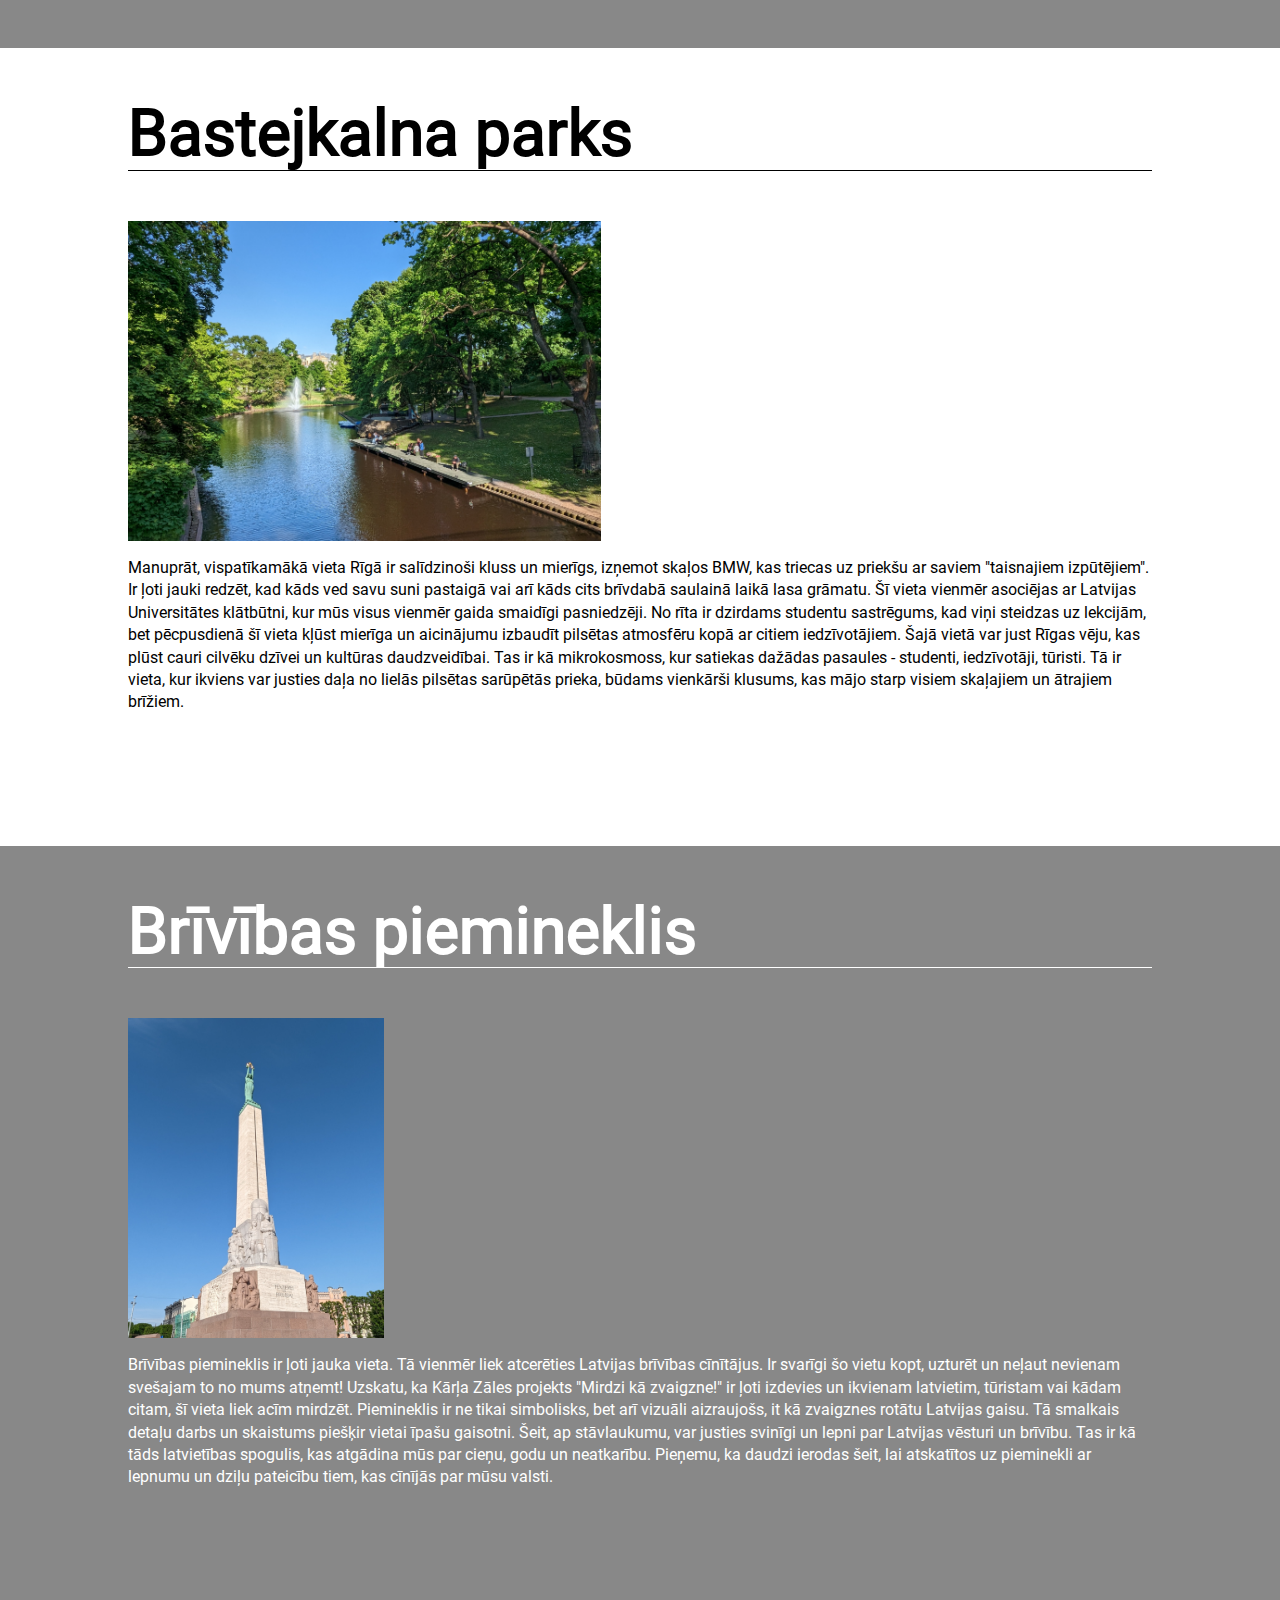
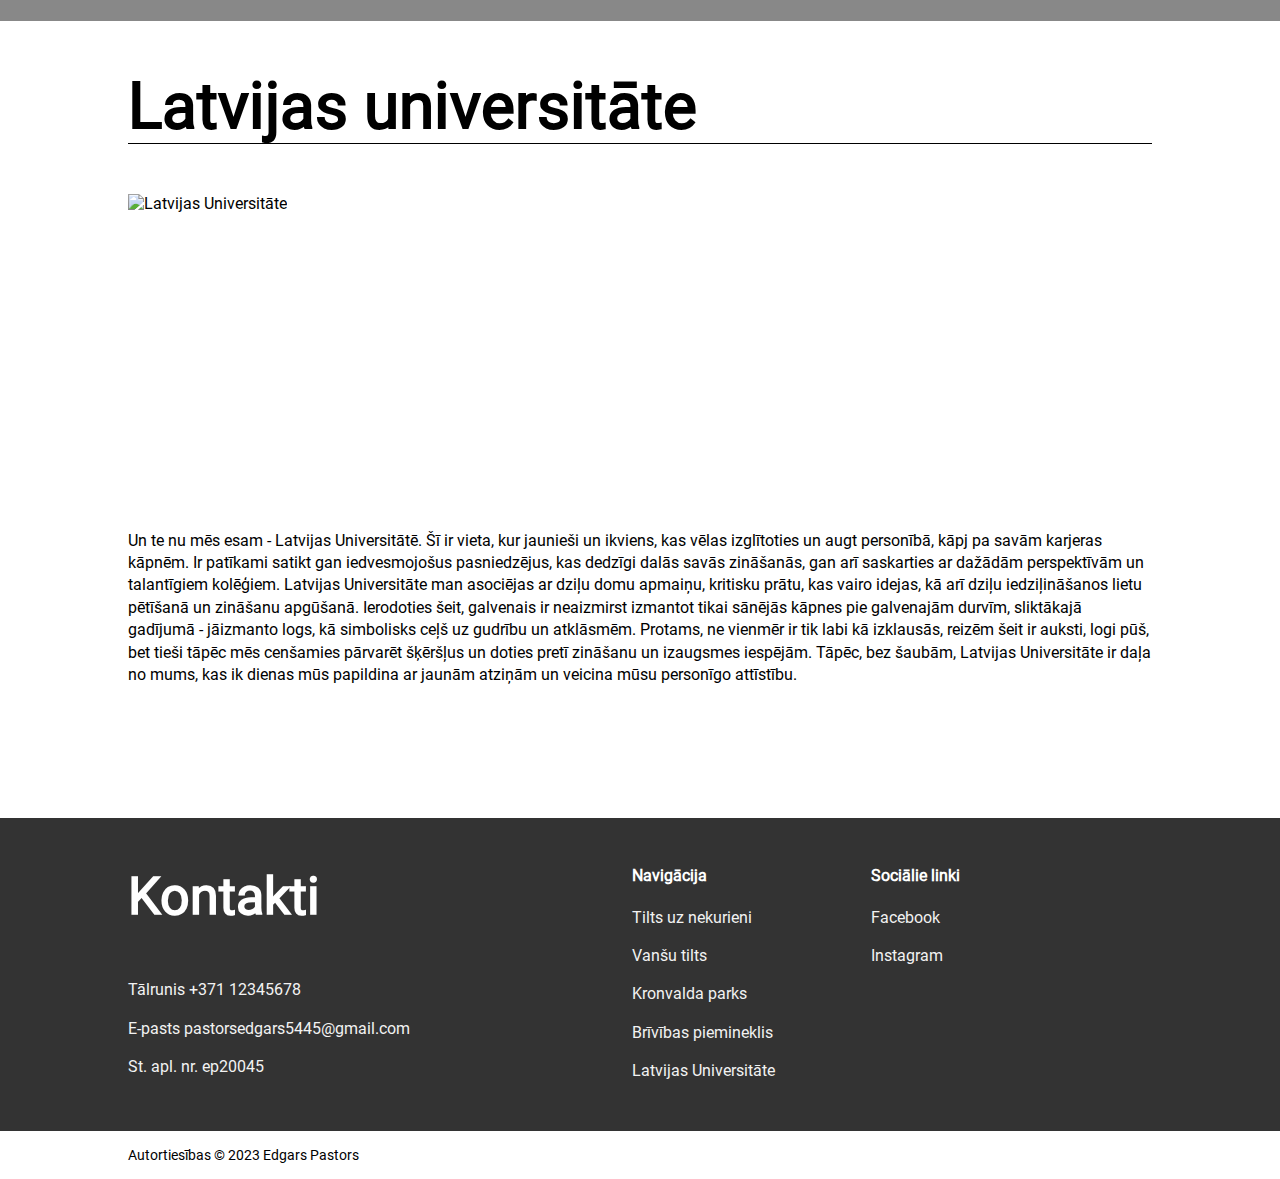
==== commit bc855477: "# Nav items updates ## Nav items inactive color white ## Fixed first section active nav element not " ====
--- a/timeklis/index.html
+++ b/timeklis/index.html
@@ -10,7 +10,7 @@
     <link rel="icon" type="image/x-icon" href="assets/images/favicon.png">
     <meta name="description" content="Just another page about the road to University"/>
     <script src="https://code.jquery.com/jquery-3.6.0.min.js"></script>
-    <title>Home page</title>
+    <title>Ceļš uz Latvijas Universitāti</title>
 </head>
 <body>
     <div class="mobile-nav-bar">
@@ -34,12 +34,12 @@
         </div>
 
         <div class="mobile-nav-items">
-            <a class="nav-item inactive" href="#nowhere">Tilts uz nekurieni</a>
-            <a class="nav-item inactive" href="#bridge">Vanšu tilts</a>
-            <a class="nav-item inactive" href="#castle">Rīgas pils</a>
-            <a class="nav-item inactive" href="#park">Bastejkalna parks</a>
-            <a class="nav-item inactive" href="#statue">Brīvības piemineklis</a>
-            <a class="nav-item inactive" href="#university">Latvijas Universitāte</a>
+            <a class="nav-item inactive" onclick="toggleMenu()" href="#nowhere">Tilts uz nekurieni</a>
+            <a class="nav-item inactive" onclick="toggleMenu()" href="#bridge">Vanšu tilts</a>
+            <a class="nav-item inactive" onclick="toggleMenu()" href="#castle">Rīgas pils</a>
+            <a class="nav-item inactive" onclick="toggleMenu()" href="#park">Bastejkalna parks</a>
+            <a class="nav-item inactive" onclick="toggleMenu()" href="#statue">Brīvības piemineklis</a>
+            <a class="nav-item inactive" onclick="toggleMenu()" href="#university">Latvijas Universitāte</a>
         </div>
     </div>
 
@@ -58,7 +58,7 @@
         </div>
     </div>
 
-    <section class="main-content" id="start">
+    <section class="main-content --js-section-1" id="start">
         <div class="hero-block">
             <div class="hero-message">
                 <div class="heading">Mans ceļš uz Latvijas Universitāti</div>
@@ -77,16 +77,20 @@
         <div class="section animated" id="nowhere">
             <div class="heading title">Tilts uz nekurieni</div>
             <div class="content">
-                <div class="text regular-text mr-1">Mans ceļš sākas ar "Tiltu uz nekurieni". Šī vieta ļoti labi atspoguļo Rīgas infrastuktūras izaugsmi. Šī vieta pašlaik ir populāra apskates vieta gan instragrameru, gan tiktokeru vidū. Pats vēl neesmu kāpis uz šī monumenta, taču ikdienā braucot gar to, ir pavērusies tāda interese. Protams, ir jauki atskatīties uz šo vietu, taču tajā pat laikā paliek bēdīgī, jo iebraucu kārtejā bedrē, kura varēja tikt aizlāpīta par šī tilta uzbūves līdzekļiem.</div>
+                <div class="text regular-text mr-1">
+
+                    Mans ceļš sākas ar "Tiltu uz nekurieni", kas kļuvis par ievērojamu simbolu Rīgas infrastruktūras izaugsmei. Šī vieta ir kļuvusi par populāru apskates objektu, ne tikai instragrameru un tiktokeru vidū, bet arī vietējo iedzīvotāju starpā. Lai gan vēl neesmu kāpis uz šī monumenta, ikdienā braucot garām, es nevaru nepamosties no intereses, ko tas rada. Skatoties uz to, ir jūtama lepnuma sajūta, redzot, kā mūsu pilsēta attīstās un aug. Tomēr vienlaikus tā liek man izjust arī bēdīgumu, jo iebraucu kārtejā bedrē, kas varēja tikt aizlāpīta, izmantojot līdzekļus, kas tika ieguldīti šī tilta būvē. Tādējādi tas kļūst gan par skaistumu, gan arī atgādinājumu par neizpildītajiem infrastruktūras uzlabošanas plāniem.                </div>
                 <div class="image">
-                    <img src="assets/images/nowhere.jpg"/>
+                    <img src="assets/images/nowhere.jpg" alt="Tilts uz nekurieni"/>
                 </div>
             </div>
         </div>
         <div class="section animated" id="bridge">
             <div class="heading title">Vanšu tilts</div>
             <div class="bridge">
-                <div class="text regular-text">Šī vieta man visvairāk asociējas ar skaisto skatu pār Daugavu. Katru rītu braucot pāri tam - vai tas būtu ar velosipēdu vai ar auto - iebraucu kārtejā bedrē. Ir patīkami atrasties tik augstu virs Daugavas, taču nedaudz skatu bojā izvietotās "īslaicīgas" barjeras uz gājēju celiņa. Pūš patīkams vējiņš, kas liek atgādīnāt par jūras spēcīgajiem viļņiem.</div>
+                <div class="text regular-text">
+                    Šī vieta man visvairāk asociējas ar skaisto skatu pār Daugavu. Katru rītu, neatkarīgi vai braucu ar velosipēdu vai ar auto, iebraucu tajā pašā bedrē, kas netiek salabota jau gadiem ilgi. Lai gan augšupcelšanās virs Daugavas ir patīkams, nedaudz skatu traucē "īslaicīgās" barjeras uz gājēju celiņa. Taču, pievēršoties vējainajam vējam, kas pūš un atgādina par spēcīgiem jūras viļņiem, rodas savdabīga un dzīva sajūta. Šis kontrasts starp aizraujošo skatu un infrastruktūras trūkumiem piešķir šai vietai daudzveidīgu raksturu. Tas ir aicinājums pārdomāt un uzlabot tiltu, nodrošinot drošu un gludu ceļu pāri Daugavai, lai pilnībā izbaudītu šo ikdienas pieredzi. Tiltā varētu iekļaut arī vides elementus, piemēram, ziedu dobes un sēdvietas, kas veicinātu brīvā laika pavadīšanu un piesaistītu vairāk cilvēkus. Tādējādi šī vieta kļūtu par patīkamu un pievilcīgu atpūtas vietu gan vietējiem iedzīvotājiem, gan tūristiem. Ideālā gadījumā, tiltā būtu arī speciālas zaļās enerģijas ražošanas sistēmas, kas veicinātu videi draudzīgu enerģijas izmantošanu un palīdzētu samazināt CO2 emisijas. Tādējādi, ievērojami uzlabojot infrastruktūru, mēs varētu padarīt šo vietu vēl pievilcīgāku un saskaņotāku ar dabas aizsardzības principiem.
+                </div>
                 <div class="bridge-image zoom">
                     <img src="assets/images/vansu_bridge.jpg" alt="Vanšu tilts" />
                 </div>
@@ -96,18 +100,21 @@
             <div class="heading title">Rīgas pils</div>
             <div class="content rev">
                 <div class="image">
-                    <img src="assets/images/castle.jpg"/>
+                    <img src="assets/images/castle.jpg" alt="Rīgas pils"/>
                 </div>
-                <div class="text regular-text">Šo vietu ikdienā aplūkoju braucot pāri Vanšu tiltam. Ir patīkami redzēt, cik sakopta ir tās teritorija, taču tajā pat laikā, ārpus tās, ir diezgan piesārņots ar Vecrīgas tusētaju atkritumiem. Katru darba dienas rītu var nolūkoties uz cilvēkiem, kas sēž ar saviem auto sastrēgumos un triec tos kārtējās bedrēs.</div>
+                <div class="text regular-text">
+                    Šo vietu ikdienā aplūkoju braucot pāri Vanšu tiltam. Ir patīkami redzēt, cik sakopta ir tās teritorija, taču tajā pat laikā, ārpus tās, ir diezgan piesārņots ar Vecrīgas tusētaju atkritumiem. Katru darba dienas rītu var nolūkoties uz cilvēkiem, kas sēž ar saviem auto sastrēgumos un triec tos kārtējās bedrēs. Tas liek apdomāt, vai ir citi transporta veidi, kas būtu videi draudzīgāki un mazinātu satiksmes intensitāti šajā vietā. Vienlaikus, skatoties uz Daugavas virsu, var vērot dažādus ūdens kuģus, kas pārvietojas pa upi, sniedzot vēl vienu dimensiju šai ainavai. Tas rada iespēju izmantot Daugavu ne tikai kā transporta ceļu, bet arī kā tūrisma un atpūtas resursu. Varbūt šī vieta varētu kļūt par iecienītu maršrutu velosipēdu braucējiem, kur viņi varētu baudīt gan skaisto skatu, gan aktīvi pavadīt laiku dabā.                </div>
             </div>
         </div>
         <div class="section animated" id="park">
             <div class="heading title">Bastejkalna parks</div>
             <div class="content">
                 <div class="image">
-                    <img src="assets/images/bastejkalns.jpg"/>
+                    <img src="assets/images/bastejkalns.jpg" alt="Bastejkalna parks"/>
                 </div>
-                <div class="text regular-text">Manuprāt, vispatīkamā vieta rīgā, ir salīdzinoši kluss un mierīgs, izņemot skaļos BMW, kas triecas uz priekšu ar saviem "taisnajiem izpūtējiem". Ir ļoti jauki redzēt, kad kāds ved savu suni pastaigā, vai arī kāds cits brīvdabā saulainā laikā lasa grāmatu. Šī vieta vienmēr asociējas ar Latvijas Universitātes klātbutni - kur mūs visus vienmēr gaida smaidīgi pasniedzēji.</div>
+                <div class="text regular-text">
+                    Manuprāt, vispatīkamākā vieta Rīgā ir salīdzinoši kluss un mierīgs, izņemot skaļos BMW, kas triecas uz priekšu ar saviem "taisnajiem izpūtējiem". Ir ļoti jauki redzēt, kad kāds ved savu suni pastaigā vai arī kāds cits brīvdabā saulainā laikā lasa grāmatu. Šī vieta vienmēr asociējas ar Latvijas Universitātes klātbūtni, kur mūs visus vienmēr gaida smaidīgi pasniedzēji. No rīta ir dzirdams studentu sastrēgums, kad viņi steidzas uz lekcijām, bet pēcpusdienā šī vieta kļūst mierīga un aicinājumu izbaudīt pilsētas atmosfēru kopā ar citiem iedzīvotājiem. Šajā vietā var just Rīgas vēju, kas plūst cauri cilvēku dzīvei un kultūras daudzveidībai. Tas ir kā mikrokosmoss, kur satiekas dažādas pasaules - studenti, iedzīvotāji, tūristi. Tā ir vieta, kur ikviens var justies daļa no lielās pilsētas sarūpētās prieka, būdams vienkārši klusums, kas mājo starp visiem skaļajiem un ātrajiem brīžiem.
+                </div>
             </div>
         </div>
 
@@ -115,18 +122,22 @@
             <div class="heading title">Brīvības piemineklis</div>
             <div class="content">
                 <div class="image half-size">
-                    <img src="assets/images/monument.jpg"/>
+                    <img src="assets/images/monument.jpg" alt="Brīvības piemineklis"/>
                 </div>
-                <div class="text regular-text">Brīvības piemineklis ir ļoti jauka vieta. Tā vienmēr liek atcerēties Latvijas brīvības cīnītājus. Ir svarīgi šo vietu kopt, uzturēt un neļaut nevienam svešajam to no mums atņemt! Uzskatu, ka Kārļa Zāles projekts "Mirdzi kā zvaigzne!" ir ļoti izdevies un ikvienam latvietim, tūristam vai kādam citam, šī vieta liek acīm mirdzēt.</div>
+                <div class="text regular-text">
+                    Brīvības piemineklis ir ļoti jauka vieta. Tā vienmēr liek atcerēties Latvijas brīvības cīnītājus. Ir svarīgi šo vietu kopt, uzturēt un neļaut nevienam svešajam to no mums atņemt! Uzskatu, ka Kārļa Zāles projekts "Mirdzi kā zvaigzne!" ir ļoti izdevies un ikvienam latvietim, tūristam vai kādam citam, šī vieta liek acīm mirdzēt. Piemineklis ir ne tikai simbolisks, bet arī vizuāli aizraujošs, it kā zvaigznes rotātu Latvijas gaisu. Tā smalkais detaļu darbs un skaistums piešķir vietai īpašu gaisotni. Šeit, ap stāvlaukumu, var justies svinīgi un lepni par Latvijas vēsturi un brīvību. Tas ir kā tāds latvietības spogulis, kas atgādina mūs par cieņu, godu un neatkarību. Pieņemu, ka daudzi ierodas šeit, lai atskatītos uz pieminekli ar lepnumu un dziļu pateicību tiem, kas cīnījās par mūsu valsti.
+                </div>
             </div>
         </div>
         <div class="section animated" id="university">
             <div class="heading title">Latvijas universitāte</div>
             <div class="content">
                 <div class="image">
-                    <img src="assets/images/university.jpg"/>
+                    <img src="assets/images/university.jpg" alt="Latvijas Universitāte"/>
                 </div>
-                <div class="text regular-text">Un te nu mēs esam - Latvijas Universitātē. Vieta, kur jaunieši un ikviens, kas vēlas izglītoties kāpj pa savām karjeras kāpnēm. Ir patīkami satikt gan pasniedzējus, gan arī pārejos kolēģus šeit. Universitāte man asociējas ar domu apmaiņu ar kolēģiem, lietu pētīšanu un zināšanu apgūšanu. Ierodoties šeit, galvenais ir neaizmirst izmantot tikai sānējās kāpnes pie galvenajām durvīm, sliktākajā gadījumā - jāizmanto logs. Protams, ne vienmēr ir tik labi kā izklausās, reizēm šeit ir auksti, logi pūš, taču tikuntā, tā ir mūsu - Latvijas Universitāte! </div>
+                <div class="text regular-text">
+                    Un te nu mēs esam - Latvijas Universitātē. Šī ir vieta, kur jaunieši un ikviens, kas vēlas izglītoties un augt personībā, kāpj pa savām karjeras kāpnēm. Ir patīkami satikt gan iedvesmojošus pasniedzējus, kas dedzīgi dalās savās zināšanās, gan arī saskarties ar dažādām perspektīvām un talantīgiem kolēģiem. Latvijas Universitāte man asociējas ar dziļu domu apmaiņu, kritisku prātu, kas vairo idejas, kā arī dziļu iedziļināšanos lietu pētīšanā un zināšanu apgūšanā. Ierodoties šeit, galvenais ir neaizmirst izmantot tikai sānējās kāpnes pie galvenajām durvīm, sliktākajā gadījumā - jāizmanto logs, kā simbolisks ceļš uz gudrību un atklāsmēm. Protams, ne vienmēr ir tik labi kā izklausās, reizēm šeit ir auksti, logi pūš, bet tieši tāpēc mēs cenšamies pārvarēt šķēršļus un doties pretī zināšanu un izaugsmes iespējām. Tāpēc, bez šaubām, Latvijas Universitāte ir daļa no mums, kas ik dienas mūs papildina ar jaunām atziņām un veicina mūsu personīgo attīstību.
+                </div>
             </div>
         </div>
     </section>
--- a/timeklis/assets/css/main.css
+++ b/timeklis/assets/css/main.css
@@ -57,6 +57,7 @@
 a {
     text-decoration: none;
     color: inherit;
+    font-size: 1rem;
 }
 
 
@@ -64,7 +65,6 @@
     line-height: 140%;
     font-size: 1rem;
     margin-bottom: 1rem;
-    text-align: justify;
     padding: 1rem 0;
 }
 
@@ -176,18 +176,19 @@
     .active {
         font-weight: var(--text-bold);
         pointer-events: none;
+        font-size: 1.05rem;
     }
 
     .inactive {
         font-weight: var(--text-light);
-        color: var(--color-gray);
+        color: var(--color-white);
     }
 
     /** **/
     /** MAIN SECTIONS **/
     .hero-block {
         display: flex;
-        background-image: url('../images/hero.png');
+        background-image: url('../images/hero.jpeg');
         background-size: cover;
         height: 100vh;
         width: 100%;
@@ -248,7 +249,7 @@
 
     .bridge .bridge-image {
         width: 100%;
-        height: 10.625rem;
+        height: 18.625rem;
         margin: 0 auto;
         overflow: hidden;
         position: relative;
@@ -258,6 +259,7 @@
 
     img {
         transition: transform .2s, box-shadow 0.3s;
+        align-self: center;
     }
 
     img:hover {
@@ -270,6 +272,7 @@
         width: 100%;
         height: 100%;
         overflow: hidden;
+        object-position: 50% 55%;
     }
 
     .image img {
--- a/timeklis/assets/css/mobile.css
+++ b/timeklis/assets/css/mobile.css
@@ -95,7 +95,7 @@
 
     .hero-block {
         display: flex;
-        background-image: url('hero.png');
+        background-image: url('../images/hero.png');
         background-size: cover;
         height: 100vh;
         width: 100%;
--- a/timeklis/assets/css/tablet.css
+++ b/timeklis/assets/css/tablet.css
@@ -7,7 +7,7 @@
 
     .inactive {
         font-weight: var(--text-light);
-        color: var(--color-gray);
+        color: var(--color-white);
     }
 
     /** NAV **/
@@ -101,7 +101,7 @@
 
     .hero-block {
         display: flex;
-        background-image: url('hero.png');
+        background-image: url('../images/hero.jpeg');
         background-size: cover;
         height: 100vh;
         width: 100%;
@@ -183,6 +183,7 @@
         width: 100%;
         height: 100%;
         overflow: hidden;
+        object-position: 50% 55%;
     }
 
     .bridge-image {
